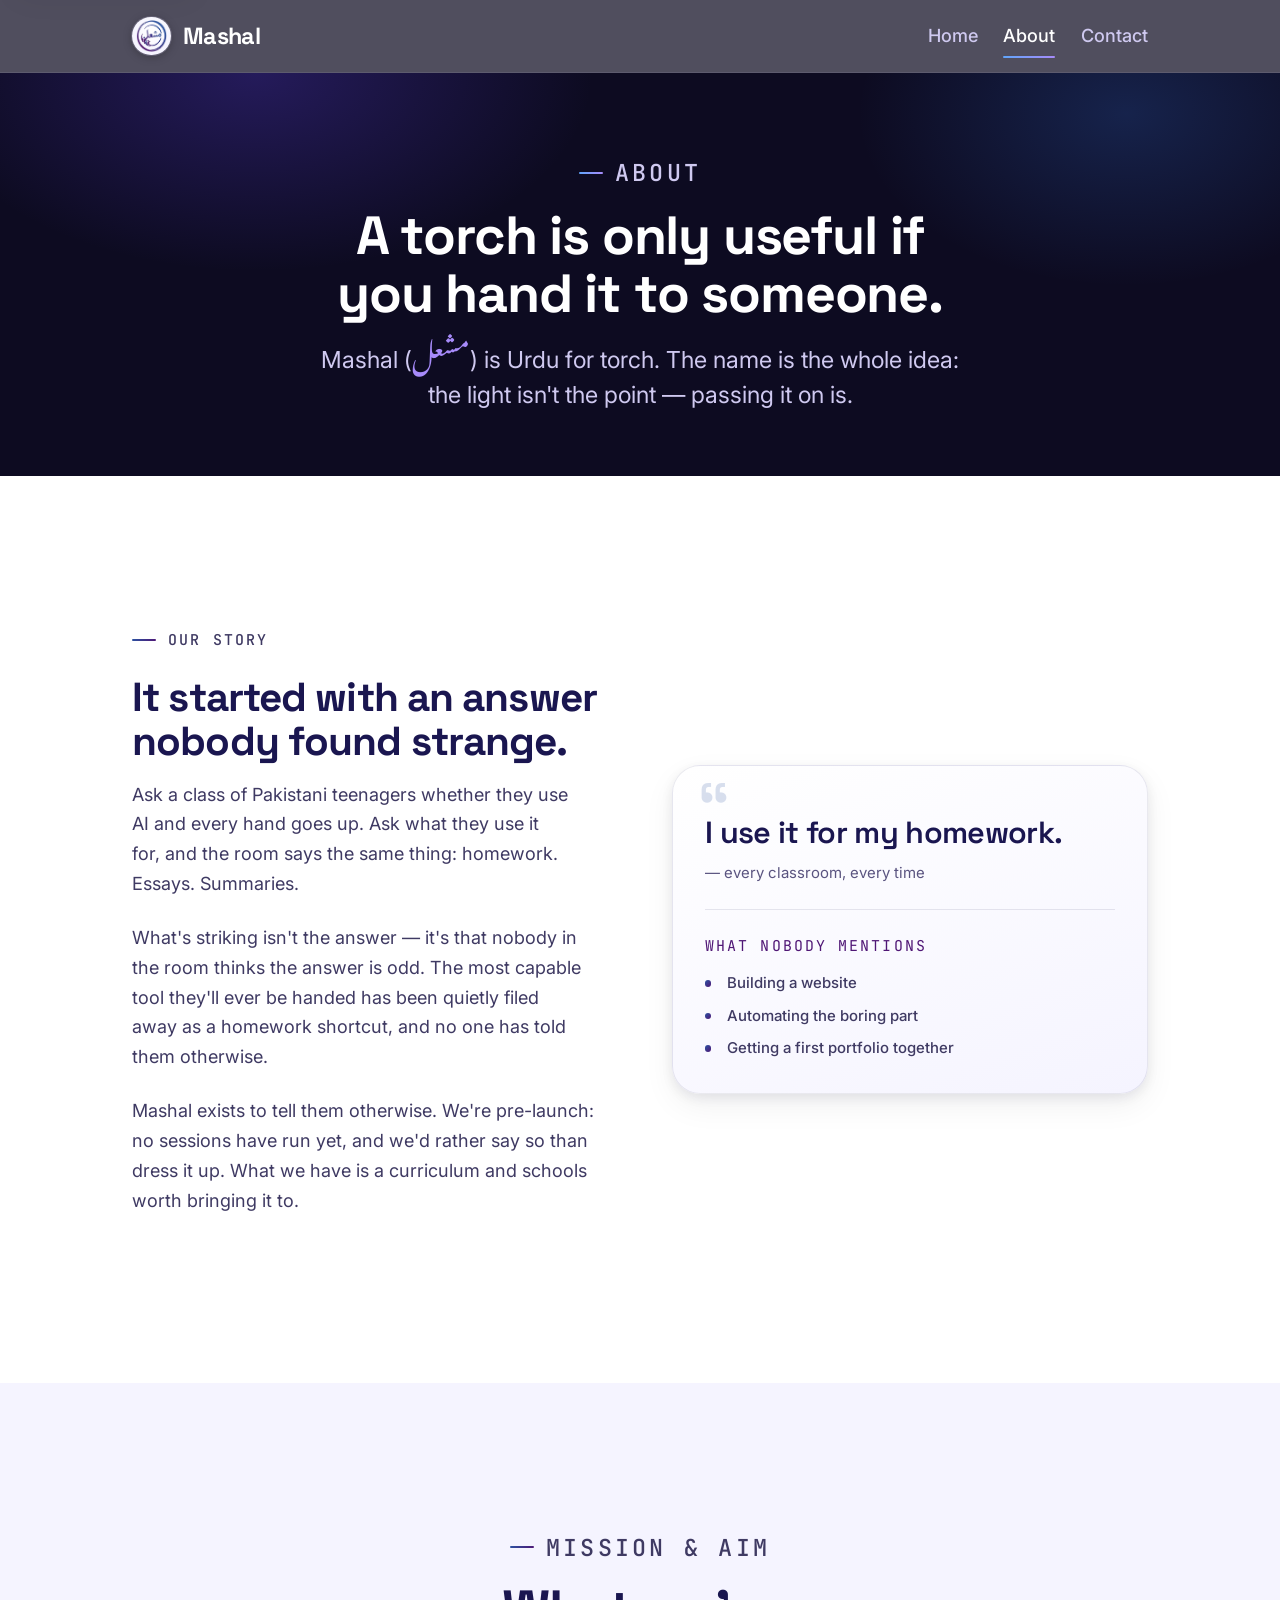
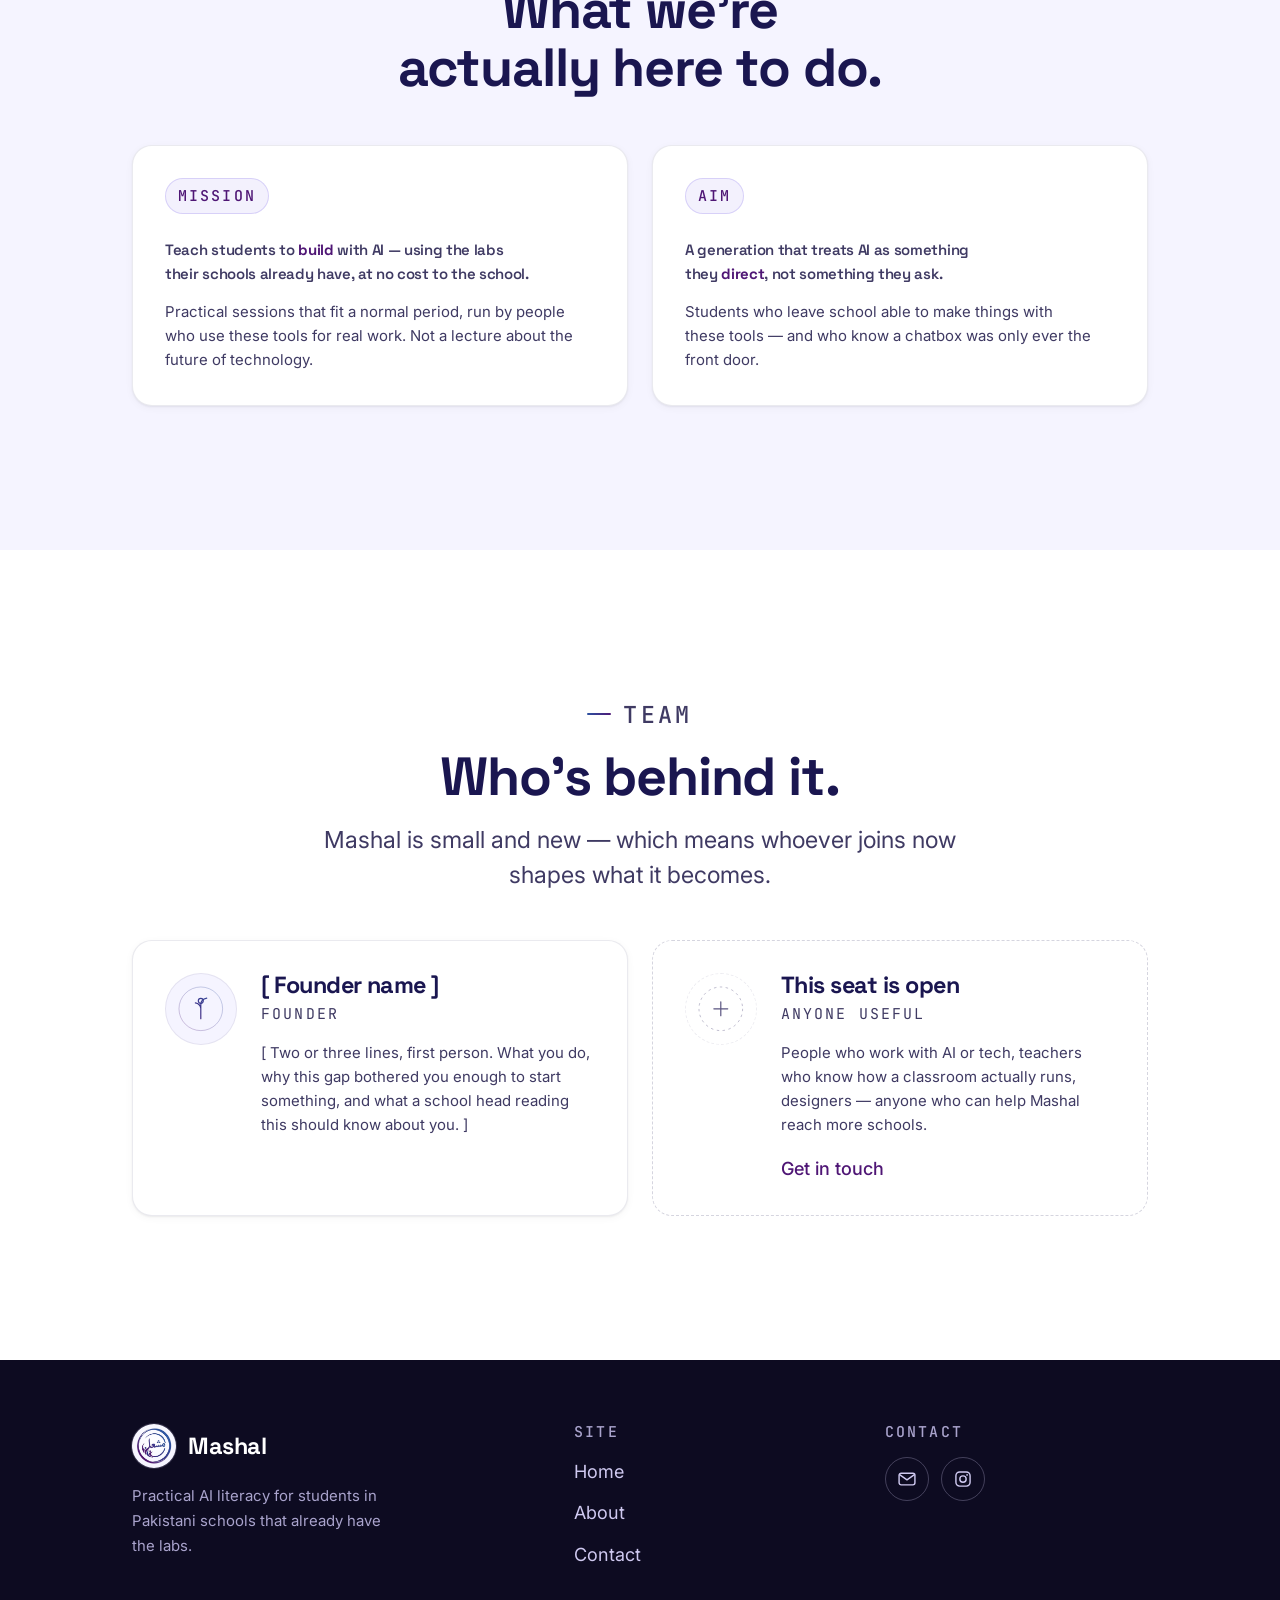
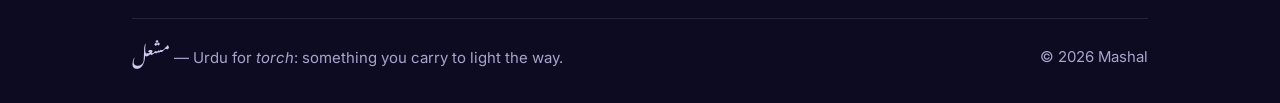
==== about.html @ ef90acf7 "Mashal NGO website: Home, About, Contact Static 3-page site for Mashal — practical AI literacy for P" ====
<!DOCTYPE html>
<html lang="en" class="no-js">
<head>
<meta charset="utf-8">
<meta name="viewport" content="width=device-width, initial-scale=1">
<title>About — Mashal</title>
<meta name="description" content="Why Mashal was started, what it's for, and who's behind it. Practical AI literacy for Pakistani schools.">
<meta name="theme-color" content="#0D0B21">
<meta property="og:title" content="About — Mashal">
<meta property="og:description" content="Why Mashal was started, what it's for, and who's behind it.">
<meta property="og:type" content="website">
<meta property="og:image" content="assets/images/logo.png">
<link rel="icon" href="assets/images/logo-transparent.png" type="image/png">

<script>document.documentElement.classList.replace('no-js','js');</script>

<link rel="preconnect" href="https://fonts.googleapis.com">
<link rel="preconnect" href="https://fonts.gstatic.com" crossorigin>
<link rel="stylesheet" href="https://fonts.googleapis.com/css2?family=Space+Grotesk:wght@500;600;700&family=Inter:wght@400;500;600&family=JetBrains+Mono:wght@400;500&family=Noto+Nastaliq+Urdu:wght@400..700&display=swap">

<link rel="stylesheet" href="css/tokens.css">
<link rel="stylesheet" href="css/main.css">
<link rel="stylesheet" href="css/about.css">
</head>
<body>

<a class="skip-link" href="#main">Skip to content</a>

<header class="nav on-dark" id="nav">
  <div class="container nav__inner">
    <a class="nav__brand" href="index.html" aria-label="Mashal — home">
      <span class="logo-disc"><img src="assets/images/logo-transparent.png" alt="" width="120" height="120"></span>
      <span class="nav__wordmark">Mashal</span>
    </a>
    <button class="nav__toggle" id="nav-toggle" aria-expanded="false" aria-controls="nav-menu" aria-label="Open menu">
      <span class="nav__toggle-box" aria-hidden="true">
        <span class="nav__toggle-bar"></span><span class="nav__toggle-bar"></span><span class="nav__toggle-bar"></span>
      </span>
    </button>
    <nav class="nav__menu" id="nav-menu" aria-label="Main">
      <a class="nav__link" href="index.html">Home</a>
      <a class="nav__link" href="about.html" aria-current="page">About</a>
      <a class="nav__link" href="contact.html">Contact</a>
    </nav>
  </div>
</header>

<main id="main">

  <!-- ===================== PAGE HERO ===================== -->
  <section class="page-hero on-dark">
    <div class="container">
      <p class="eyebrow reveal">About</p>
      <h1 class="reveal d1">A torch is only useful if you hand it to someone.</h1>
      <p class="reveal d2">
        Mashal (<span class="urdu" lang="ur">مشعل</span>) is Urdu for torch. The name is the
        whole idea: the light isn't the point — passing it on is.
      </p>
    </div>
  </section>

  <!-- ===================== OUR STORY (split) ===================== -->
  <section class="section section--white on-light" id="story">
    <div class="container split">
      <div class="split__copy reveal">
        <p class="eyebrow">Our story</p>
        <h2>It started with an answer nobody found strange.</h2>
        <!-- TODO(pre-launch): worth rewriting in the founder's own first-person
             voice — a specific memory will land harder than a general one. -->
        <p>
          Ask a class of Pakistani teenagers whether they use AI and every hand
          goes up. Ask what they use it for, and the room says the same thing:
          homework. Essays. Summaries.
        </p>
        <p>
          What's striking isn't the answer — it's that nobody in the room thinks
          the answer is odd. The most capable tool they'll ever be handed has been
          quietly filed away as a homework shortcut, and no one has told them
          otherwise.
        </p>
        <p>
          Mashal exists to tell them otherwise. We're pre-launch: no sessions have
          run yet, and we'd rather say so than dress it up. What we have is a
          curriculum and schools worth bringing it to.
        </p>
      </div>

      <div class="split__visual reveal d1">
        <div class="quote-card">
          <span class="quote-card__mark" aria-hidden="true">“</span>
          <p class="quote-card__text">I use it for my homework.</p>
          <p class="quote-card__attr">— every classroom, every time</p>
          <div class="quote-card__foot">
            <span class="quote-card__foot-label">What nobody mentions</span>
            <ul class="quote-card__list">
              <li>Building a website</li>
              <li>Automating the boring part</li>
              <li>Getting a first portfolio together</li>
            </ul>
          </div>
        </div>
      </div>
    </div>
  </section>

  <!-- ===================== MISSION & AIM ===================== -->
  <section class="section section--tint on-light" id="mission">
    <div class="container">
      <div class="section-head reveal">
        <p class="eyebrow">Mission &amp; aim</p>
        <h2>What we're actually here to do.</h2>
      </div>

      <div class="grid grid--2">
        <article class="mv card reveal">
          <span class="mv__tag">Mission</span>
          <p class="mv__statement">
            Teach students to <strong>build</strong> with AI — using the labs their
            schools already have, at no cost to the school.
          </p>
          <p class="mv__support">
            Practical sessions that fit a normal period, run by people who use these
            tools for real work. Not a lecture about the future of technology.
          </p>
        </article>

        <article class="mv card reveal d1">
          <span class="mv__tag">Aim</span>
          <p class="mv__statement">
            A generation that treats AI as something they <strong>direct</strong>,
            not something they ask.
          </p>
          <p class="mv__support">
            Students who leave school able to make things with these tools — and who
            know a chatbox was only ever the front door.
          </p>
        </article>
      </div>

    </div>
  </section>

  <!-- ===================== TEAM ===================== -->
  <section class="section section--white on-light" id="team">
    <div class="container">
      <div class="section-head reveal">
        <p class="eyebrow">Team</p>
        <h2>Who's behind it.</h2>
        <p>Mashal is small and new — which means whoever joins now shapes what it becomes.</p>
      </div>

      <div class="grid grid--2 team">
        <!-- TODO(pre-launch): swap the monogram for a real photo
             (<img class="team__photo" src="assets/images/founder.jpg" alt="">) and
             fill in the name and bio. Left as an obvious placeholder rather than
             invented — CONTEXT.md rules out fabricating team details. -->
        <article class="card team__card reveal">
          <span class="team__avatar" aria-hidden="true">
            <svg viewBox="0 0 96 96" fill="none">
              <defs>
                <linearGradient id="mono-grad" x1="8" y1="88" x2="88" y2="8" gradientUnits="userSpaceOnUse">
                  <stop offset="0" stop-color="#4F1675"/><stop offset="1" stop-color="#2B54A2"/>
                </linearGradient>
              </defs>
              <circle cx="48" cy="48" r="44" stroke="url(#mono-grad)" stroke-width="1.5" opacity="0.35"/>
              <path d="M48 68V40M48 40c0-7 4.8-12 12-13.4M48 47c-.8-5.8-4.6-9.6-11-10.8"
                    stroke="url(#mono-grad)" stroke-width="2.4" stroke-linecap="round" stroke-linejoin="round"/>
              <circle cx="48" cy="32" r="5" stroke="url(#mono-grad)" stroke-width="2.4"/>
            </svg>
          </span>
          <div class="team__body">
            <h3>[ Founder name ]</h3>
            <p class="team__role">Founder</p>
            <p>
              [ Two or three lines, first person. What you do, why this gap bothered you
              enough to start something, and what a school head reading this should know
              about you. ]
            </p>
          </div>
        </article>

        <article class="card team__card team__card--open reveal d1">
          <span class="team__avatar team__avatar--open" aria-hidden="true">
            <svg viewBox="0 0 96 96" fill="none">
              <circle cx="48" cy="48" r="44" stroke="currentColor" stroke-width="1.5" stroke-dasharray="5 7" opacity="0.5"/>
              <path d="M48 34v28M34 48h28" stroke="currentColor" stroke-width="2.4" stroke-linecap="round"/>
            </svg>
          </span>
          <div class="team__body">
            <h3>This seat is open</h3>
            <p class="team__role">Anyone useful</p>
            <p>
              People who work with AI or tech, teachers who know how a classroom actually
              runs, designers — anyone who can help Mashal reach more schools.
            </p>
            <a class="link" href="contact.html">Get in touch</a>
          </div>
        </article>
      </div>
    </div>
  </section>

</main>

<footer class="footer on-dark">
  <div class="container">
    <div class="footer__grid">
      <div>
        <a class="footer__brand" href="index.html" aria-label="Mashal — home">
          <span class="logo-disc"><img src="assets/images/logo-transparent.png" alt="" width="120" height="120"></span>
          <span class="footer__wordmark">Mashal</span>
        </a>
        <p class="footer__blurb">Practical AI literacy for students in Pakistani schools that already have the labs.</p>
      </div>
      <nav aria-label="Footer">
        <h2 class="footer__heading">Site</h2>
        <ul class="footer__list">
          <li><a href="index.html">Home</a></li>
          <li><a href="about.html">About</a></li>
          <li><a href="contact.html">Contact</a></li>
        </ul>
      </nav>
      <div>
        <h2 class="footer__heading">Contact</h2>
        <!-- Real contact links — keep in sync with index.html. -->
        <div class="footer__social">
          <a class="footer__social-btn" href="https://mail.google.com/mail/?view=cm&fs=1&to=contact.mashal.ai@gmail.com" target="_blank" rel="noopener" aria-label="Email Mashal (opens Gmail compose)" title="contact.mashal.ai@gmail.com">
            <svg viewBox="0 0 24 24" fill="none" aria-hidden="true"><rect x="2.5" y="5" width="19" height="14" rx="2.5" stroke="currentColor" stroke-width="1.7"/><path d="M3.5 7l8.5 6 8.5-6" stroke="currentColor" stroke-width="1.7" stroke-linecap="round" stroke-linejoin="round"/></svg>
          </a>
          <a class="footer__social-btn" href="https://www.instagram.com/mashal_ai/" target="_blank" rel="noopener" aria-label="Mashal on Instagram" title="@mashal_ai">
            <svg viewBox="0 0 24 24" fill="none" aria-hidden="true"><rect x="3.5" y="3.5" width="17" height="17" rx="4.5" stroke="currentColor" stroke-width="1.7"/><circle cx="12" cy="12" r="3.8" stroke="currentColor" stroke-width="1.7"/><circle cx="16.9" cy="7.1" r="1" fill="currentColor"/></svg>
          </a>
        </div>
      </div>
    </div>
    <div class="footer__bottom">
      <p class="footer__meaning">
        <span class="urdu" lang="ur">مشعل</span> — Urdu for <em>torch</em>: something you carry to light the way.
      </p>
      <p>&copy; 2026 Mashal</p>
    </div>
  </div>
</footer>

<script src="js/nav.js" defer></script>
<script src="js/scroll-reveal.js" defer></script>
</body>
</html>
---- css/tokens.css ----
/* ==========================================================================
   Mashal — Design Tokens
   Single source of truth for colour, type and spacing. Nothing else in the
   codebase should hard-code a hex value or a raw px type size.

   COLOUR NOTES (read before changing anything here)
   -------------------------------------------------
   DESIGN.md asks that accents be sampled from the logo ring rather than an
   arbitrary purple/blue pair, and that contrast be verified against WCAG AA.
   Both were done. The ring's true ink, sampled from assets/images/logo.png:

       blue arc (top/right) ...... #2B54A2
       purple arc (bottom/left) .. #4F1675

   Those are ink-on-paper colours. Measured against the dark section
   background (#0D0B21) they come out at 2.66:1 and 1.57:1 — far under AA.
   DESIGN.md's electric violet (#5B3FE0) also lands at 2.97:1 on dark.

   So the palette is split by CONTEXT rather than flattened to one pair:

     --brand-*      true logo ink. Light backgrounds and large graphics only.
     --accent-*     DESIGN.md's palette. Fills, where white text sits on top
                    (white on #5B3FE0 = 6.50:1, passes).
     --*-on-dark    the same hues lifted for dark backgrounds. Anything that
                    must be READ on #0D0B21 uses these (all >= 7:1).

   The hue story (blue -> violet, taken from the ring) is identical across all
   three; only the lightness changes to suit the background.
   ========================================================================== */

:root {
  /* ---- Backgrounds (DESIGN.md palette table) ---------------------------- */
  --bg-dark: #0D0B21;          /* deep indigo-black — hero + footer only     */
  --bg-dark-2: #1A1650;        /* deep blue-purple — gradient base           */
  --bg-light: #F5F4FF;         /* violet-tinted white — tinted sections      */
  --surface: #FFFFFF;          /* cards / contrast surfaces                  */

  /* Section rhythm: the page runs dark hero -> light body -> gradient CTA
     band -> dark footer. Earlier the page flipped dark/light six times, which
     read as noise; the body now stays light and only alternates white/tint. */
  --bg-body: #FFFFFF;
  --bg-tint: #F5F4FF;

  /* ---- Brand: true ink sampled from the logo ring ----------------------- */
  /* Use on LIGHT backgrounds or as large graphics. Never as text on dark.   */
  --brand-blue: #2B54A2;
  --brand-purple: #4F1675;
  --brand-gradient: linear-gradient(135deg, var(--brand-blue), var(--brand-purple));

  /* ---- Accents: DESIGN.md palette. Fills with white text on top. -------- */
  --accent-violet: #5B3FE0;    /* primary accent                             */
  --accent-blue: #3B82F6;      /* secondary accent                           */

  /* ---- On-dark tints: same hues, lifted to pass AA on --bg-dark --------- */
  --violet-on-dark: #A78BFA;   /*  7.10:1 on --bg-dark                       */
  --violet-on-dark-soft: #C4B5FD; /* 10.47:1                                 */
  --blue-on-dark: #60A5FA;     /*  7.60:1                                    */
  --cyan-on-dark: #7DD3FC;     /* 11.59:1 — focus ring on dark               */

  /* ---- Text ------------------------------------------------------------- */
  --text-ink: #1A1650;         /* headings on light — 15.12:1 on --bg-light  */
  --text-body: #3F3A63;        /* body on light      —  9.65:1               */
  --text-muted: #5A5480;       /* meta on light      —  6.39:1               */
  --text-on-dark: #FFFFFF;     /* headings on dark   — 19.32:1               */
  --text-on-dark-soft: #CFC9F0;/* body on dark       — 12.20:1               */
  --text-on-dark-muted: #A9A3CC;/* meta on dark      —  8.09:1               */

  /* ---- Gradients -------------------------------------------------------- */
  /* CTA fill: logo blue -> DESIGN.md violet. Worst stop vs white = 6.50:1.  */
  --cta-gradient: linear-gradient(135deg, #2B54A2, #5B3FE0);
  --cta-gradient-hover: linear-gradient(135deg, #3460B4, #6B4EEC);
  /* Ring on dark: lifted logo hues. Worst stop vs --bg-dark = 7.09:1.       */
  --ring-gradient-from: #60A5FA;
  --ring-gradient-to: #A78BFA;

  /* ---- Focus ring — context-scoped ------------------------------------- */
  /* One global focus colour cannot work: --cyan-on-dark is 11.59:1 on dark  */
  /* but only 1.53:1 on --bg-light. Sections re-declare --focus below.       */
  --focus: var(--accent-violet);     /* default = light-background context   */
  --focus-width: 3px;
  --focus-offset: 3px;

  /* ---- Type faces ------------------------------------------------------- */
  --font-display: "Space Grotesk", ui-sans-serif, system-ui, -apple-system, "Segoe UI", sans-serif;
  --font-body: "Inter", ui-sans-serif, system-ui, -apple-system, "Segoe UI", Roboto, sans-serif;
  --font-mono: "JetBrains Mono", ui-monospace, SFMono-Regular, "SF Mono", Menlo, Consolas, monospace;
  --font-urdu: "Noto Nastaliq Urdu", "Jameel Noori Nastaleeq", serif;

  /* ---- Type scale — fluid, 320px -> 1280px viewport --------------------- */
  --step--1: clamp(0.83rem, 0.79rem + 0.18vw, 0.94rem);
  --step-0:  clamp(1rem, 0.95rem + 0.24vw, 1.13rem);
  --step-1:  clamp(1.2rem, 1.11rem + 0.44vw, 1.5rem);
  --step-2:  clamp(1.44rem, 1.28rem + 0.79vw, 2rem);
  --step-3:  clamp(1.73rem, 1.46rem + 1.34vw, 2.66rem);
  --step-4:  clamp(2.07rem, 1.64rem + 2.15vw, 3.55rem);
  --step-5:  clamp(2.49rem, 1.8rem + 3.45vw, 4.74rem);

  /* ---- Type weights / spacing ------------------------------------------ */
  --fw-regular: 400;
  --fw-medium: 500;
  --fw-semibold: 600;
  --fw-bold: 700;
  --lh-tight: 1.08;
  --lh-snug: 1.25;
  --lh-body: 1.65;
  --tracking-tight: -0.022em;
  --tracking-normal: 0;
  --tracking-label: 0.14em;

  /* ---- Spacing scale ---------------------------------------------------- */
  --space-2xs: 0.25rem;
  --space-xs: 0.5rem;
  --space-sm: 0.75rem;
  --space-md: 1rem;
  --space-lg: 1.5rem;
  --space-xl: 2rem;
  --space-2xl: 3rem;
  --space-3xl: 4rem;
  --space-4xl: 6rem;
  /* Generous section rhythm, per DESIGN.md's whitespace rule. */
  --space-section: clamp(4.5rem, 3rem + 7.5vw, 9rem);

  /* ---- Layout ----------------------------------------------------------- */
  --container: 68rem;
  --container-narrow: 46rem;   /* single-column prose (Why Mashal, Story)    */
  --gutter: clamp(1.25rem, 0.9rem + 1.7vw, 2.5rem);
  --nav-height: 4.5rem;

  /* ---- Radii ------------------------------------------------------------ */
  --radius-sm: 0.5rem;
  --radius-md: 0.875rem;
  --radius-lg: 1.25rem;
  --radius-xl: 1.75rem;
  --radius-pill: 999px;

  /* ---- Elevation -------------------------------------------------------- */
  --shadow-sm: 0 1px 2px rgba(13, 11, 33, 0.06), 0 2px 8px rgba(13, 11, 33, 0.04);
  --shadow-md: 0 4px 12px rgba(13, 11, 33, 0.08), 0 12px 32px rgba(13, 11, 33, 0.06);
  --shadow-lg: 0 12px 32px rgba(13, 11, 33, 0.12), 0 28px 64px rgba(13, 11, 33, 0.10);
  --glow-violet: 0 0 0 1px rgba(167, 139, 250, 0.28), 0 8px 40px rgba(91, 63, 224, 0.30);

  /* ---- Motion ----------------------------------------------------------- */
  /* No bounce / elastic easing anywhere — DESIGN.md motion rule.            */
  --ease-out: cubic-bezier(0.22, 0.61, 0.36, 1);
  --ease-in-out: cubic-bezier(0.65, 0.05, 0.36, 1);
  --dur-fast: 160ms;
  --dur-base: 260ms;
  --dur-slow: 520ms;
  --dur-reveal: 620ms;
  --dur-ring: 1500ms;   /* hero ring stroke-draw                             */

  /* ---- Z-index ---------------------------------------------------------- */
  --z-nav: 100;
  --z-menu: 90;
  --z-skip: 200;
}

/* Sections that sit on a dark background flip the readable-text and focus
   tokens. Any component nested inside inherits the correct pair automatically,
   which is what keeps contrast correct without per-component overrides. */
.on-dark {
  --text-heading: var(--text-on-dark);
  --text-copy: var(--text-on-dark-soft);
  --text-meta: var(--text-on-dark-muted);
  --accent-readable: var(--violet-on-dark);
  --focus: var(--cyan-on-dark);      /* 11.59:1 on --bg-dark                 */
  --rule: rgba(207, 201, 240, 0.16);
}

.on-light {
  --text-heading: var(--text-ink);
  --text-copy: var(--text-body);
  --text-meta: var(--text-muted);
  --accent-readable: var(--brand-purple);  /* 11.31:1 on --bg-light          */
  --focus: var(--accent-violet);           /*  6.50:1 on --bg-light          */
  --rule: rgba(26, 22, 80, 0.12);
}
---- css/main.css ----
/* ==========================================================================
   Mashal — shared layout, nav, footer, buttons, cards, CTA band.
   Loaded by index.html, about.html and contact.html.
   ========================================================================== */

/* ---- Reset ------------------------------------------------------------- */
*, *::before, *::after { box-sizing: border-box; }
* { margin: 0; }

html { -webkit-text-size-adjust: 100%; scroll-behavior: smooth; }

body {
  font-family: var(--font-body);
  font-size: var(--step-0);
  line-height: var(--lh-body);
  color: var(--text-body);
  background: var(--bg-body);
  -webkit-font-smoothing: antialiased;
  -moz-osx-font-smoothing: grayscale;
  overflow-x: hidden;
}

img, svg { display: block; max-width: 100%; }
img { height: auto; }
button, input, textarea, select { font: inherit; color: inherit; }

h1, h2, h3, h4 {
  font-family: var(--font-display);
  font-weight: var(--fw-bold);
  line-height: var(--lh-tight);
  letter-spacing: var(--tracking-tight);
  color: var(--text-heading, var(--text-ink));
  text-wrap: balance;
}
p { text-wrap: pretty; }
a { color: inherit; }
:where(ul, ol) { padding: 0; list-style: none; }

/* ---- Focus ------------------------------------------------------------- */
:focus-visible {
  outline: var(--focus-width) solid var(--focus);
  outline-offset: var(--focus-offset);
  border-radius: var(--radius-sm);
}
:focus:not(:focus-visible) { outline: none; }

.skip-link {
  position: absolute;
  left: var(--space-md); top: var(--space-md);
  z-index: var(--z-skip);
  padding: var(--space-sm) var(--space-lg);
  background: var(--surface);
  color: var(--text-ink);
  font-weight: var(--fw-semibold);
  border-radius: var(--radius-sm);
  box-shadow: var(--shadow-md);
  transform: translateY(calc(-100% - var(--space-xl)));
  transition: transform var(--dur-fast) var(--ease-out);
}
.skip-link:focus { transform: translateY(0); }

.visually-hidden {
  position: absolute; width: 1px; height: 1px;
  padding: 0; margin: -1px; overflow: hidden;
  clip-path: inset(50%); white-space: nowrap; border: 0;
}

/* ---- Layout ------------------------------------------------------------ */
.container {
  width: 100%;
  max-width: var(--container);
  margin-inline: auto;
  padding-inline: var(--gutter);
}

.section { padding-block: var(--space-section); }
.section--tint { background: var(--bg-tint); }
.section--white { background: var(--bg-body); }

/* Centred section header — heading + one line. Sections lead with a short
   statement and hand the detail to cards, rather than a wall of prose. */
.section-head {
  max-width: 42rem;
  margin-inline: auto;
  margin-bottom: var(--space-2xl);
  text-align: center;
}
.section-head h2 { font-size: var(--step-4); margin-bottom: var(--space-md); }
.section-head p {
  font-size: var(--step-1);
  line-height: 1.5;
  color: var(--text-copy, var(--text-body));
}
.section-head .eyebrow { justify-content: center; }

/* ---- Eyebrow ----------------------------------------------------------- */
.eyebrow {
  display: inline-flex;
  align-items: center;
  gap: var(--space-sm);
  font-family: var(--font-mono);
  font-size: var(--step--1);
  font-weight: var(--fw-medium);
  letter-spacing: var(--tracking-label);
  text-transform: uppercase;
  color: var(--text-meta, var(--text-muted));
  margin-bottom: var(--space-md);
}
.eyebrow::before {
  content: "";
  width: 1.5rem; height: 2px;
  border-radius: 2px;
  background: var(--brand-gradient);
  flex: none;
}
.on-dark .eyebrow::before {
  background: linear-gradient(90deg, var(--ring-gradient-from), var(--ring-gradient-to));
}

/* ---- Buttons ----------------------------------------------------------- */
.btn {
  display: inline-flex;
  align-items: center; justify-content: center;
  gap: var(--space-xs);
  padding: 0.85em 1.6em;
  font-size: var(--step-0);
  font-weight: var(--fw-semibold);
  line-height: 1.2;
  text-decoration: none;
  border: 1px solid transparent;
  border-radius: var(--radius-pill);
  cursor: pointer;
  white-space: nowrap;
  transition: transform var(--dur-fast) var(--ease-out),
              box-shadow var(--dur-base) var(--ease-out),
              background-color var(--dur-base) var(--ease-out),
              border-color var(--dur-base) var(--ease-out),
              color var(--dur-base) var(--ease-out);
}
.btn--primary {
  color: #FFFFFF;
  /* Solid fallback under the gradient — a button whose background-image does
     not paint would otherwise be white-on-UA-grey (1.14:1). This is 6.50:1. */
  background-color: var(--accent-violet);
  background-image: var(--cta-gradient);
  box-shadow: 0 4px 16px rgba(91, 63, 224, 0.28);
}
.btn--primary:hover {
  background-image: var(--cta-gradient-hover);
  transform: translateY(-3px);
  box-shadow: 0 10px 30px rgba(91, 63, 224, 0.45);
}
.btn--primary:active { transform: translateY(-1px); }

.on-dark .btn--secondary {
  color: var(--text-on-dark);
  background-color: rgba(207, 201, 240, 0.06);
  border-color: rgba(207, 201, 240, 0.34);
}
.on-dark .btn--secondary:hover {
  background-color: rgba(207, 201, 240, 0.13);
  border-color: var(--violet-on-dark);
  transform: translateY(-3px);
}
.btn--secondary {
  color: var(--text-ink);
  background-color: transparent;
  border-color: rgba(26, 22, 80, 0.24);
}
.btn--secondary:hover {
  border-color: var(--accent-violet);
  color: var(--accent-violet);
  background-color: rgba(91, 63, 224, 0.05);
  transform: translateY(-3px);
}
.btn--sm { padding: 0.6em 1.15em; font-size: var(--step--1); }

/* ---- Link -------------------------------------------------------------- */
.link {
  color: var(--accent-readable, var(--accent-violet));
  font-weight: var(--fw-medium);
  text-decoration: none;
  background-image: linear-gradient(currentColor, currentColor);
  background-size: 0% 1.5px;
  background-position: 0 100%;
  background-repeat: no-repeat;
  transition: background-size var(--dur-base) var(--ease-out);
  padding-bottom: 2px;
}
.link:hover { background-size: 100% 1.5px; }

/* ==========================================================================
   Cards — the workhorse. Detail lives in cards, not paragraphs.
   ========================================================================== */
.grid { display: grid; gap: var(--space-lg); }
.grid--3 { grid-template-columns: repeat(3, 1fr); }
.grid--2 { grid-template-columns: repeat(2, 1fr); }

/* The collapse lives here, beside the definition — not in the per-page CSS.
   It was previously only in about.css/contact.css, so index.html (which loads
   home.css instead) kept three columns at 375px and pushed the page to 480px
   wide. Any page using .grid gets the responsive behaviour by definition. */
@media (max-width: 61.99em) {
  .grid--3 { grid-template-columns: repeat(2, 1fr); }
}
@media (max-width: 47.99em) {
  .grid--3, .grid--2 { grid-template-columns: 1fr; }
}

.card {
  background: var(--surface);
  border: 1px solid rgba(26, 22, 80, 0.09);
  border-radius: var(--radius-lg);
  padding: var(--space-xl);
  box-shadow: var(--shadow-sm);
  transition: transform var(--dur-base) var(--ease-out),
              box-shadow var(--dur-base) var(--ease-out),
              border-color var(--dur-base) var(--ease-out);
}
.card:hover {
  transform: translateY(-8px);
  box-shadow: var(--shadow-lg);
  border-color: rgba(91, 63, 224, 0.28);
}

/* Tinted rounded square holding a line icon. */
.card__icon {
  width: 3.5rem; height: 3.5rem;
  display: grid; place-items: center;
  background: var(--bg-tint);
  border: 1px solid rgba(91, 63, 224, 0.12);
  border-radius: var(--radius-md);
  margin-bottom: var(--space-lg);
  transition: transform var(--dur-base) var(--ease-out);
}
.card:hover .card__icon { transform: scale(1.08) rotate(-3deg); }
.card__icon img { width: 60%; height: 60%; }
.card h3 { font-size: var(--step-1); margin-bottom: var(--space-xs); }
.card p { color: var(--text-body); font-size: var(--step--1); line-height: 1.6; }

/* ==========================================================================
   Split — text one side, visual the other. This is the fix for a lone
   paragraph floating in the middle of a section with nothing beside it.
   ========================================================================== */
.split {
  display: grid;
  grid-template-columns: 1fr 1fr;
  gap: clamp(2rem, 1rem + 4vw, 4rem);
  align-items: center;
}
.split h2 { font-size: var(--step-3); margin-bottom: var(--space-md); }
.split > * { min-width: 0; }
.split__copy p { color: var(--text-body); margin-bottom: var(--space-lg); }

/* Tick list — short scannable facts instead of a paragraph. */
.ticks { display: grid; gap: var(--space-sm); }
.ticks li {
  position: relative;
  padding-left: 2.25rem;
  font-weight: var(--fw-medium);
  color: var(--text-ink);
  line-height: 1.5;
}
.ticks li::before {
  content: "";
  position: absolute;
  left: 0; top: 0.15em;
  width: 1.5rem; height: 1.5rem;
  border-radius: 50%;
  background: var(--brand-gradient);
  /* tick drawn as a mask so it inherits the brand gradient rather than
     needing a second colour */
  -webkit-mask: url("data:image/svg+xml,%3Csvg xmlns='http://www.w3.org/2000/svg' viewBox='0 0 24 24'%3E%3Cpath d='M7 12.5l3.2 3.2L17 9' fill='none' stroke='%23000' stroke-width='2.4' stroke-linecap='round' stroke-linejoin='round'/%3E%3C/svg%3E") center / 100% no-repeat,
               linear-gradient(#000, #000);
  -webkit-mask-composite: xor;
          mask: url("data:image/svg+xml,%3Csvg xmlns='http://www.w3.org/2000/svg' viewBox='0 0 24 24'%3E%3Cpath d='M7 12.5l3.2 3.2L17 9' fill='none' stroke='%23000' stroke-width='2.4' stroke-linecap='round' stroke-linejoin='round'/%3E%3C/svg%3E") center / 100% no-repeat,
               linear-gradient(#000, #000);
          mask-composite: exclude;
}

@media (max-width: 47.99em) {
  .split { grid-template-columns: 1fr; }
  .split__visual { order: -1; }
}

/* ==========================================================================
   Page hero — short, centred opener for About / Contact.
   ========================================================================== */
.page-hero {
  position: relative;
  isolation: isolate;
  overflow: hidden;
  background: var(--bg-dark);
  color: var(--text-on-dark-soft);
  text-align: center;
  padding-block: clamp(3rem, 2rem + 5vw, 5rem) clamp(2.5rem, 2rem + 4vw, 4rem);
}
.page-hero::before {
  content: "";
  position: absolute; inset: 0; z-index: -1;
  background:
    radial-gradient(34rem 20rem at 20% 0%, rgba(91, 63, 224, 0.3), transparent 62%),
    radial-gradient(28rem 18rem at 88% 10%, rgba(59, 130, 246, 0.2), transparent 60%);
}
.page-hero h1 { font-size: var(--step-4); color: var(--text-on-dark); margin-bottom: var(--space-md); }
.page-hero p {
  color: var(--text-on-dark-soft);
  font-size: var(--step-1);
  line-height: 1.5;
  max-width: 44ch;
  margin-inline: auto;
}
.page-hero .eyebrow { justify-content: center; }

/* ==========================================================================
   Logo disc — the mark always sits on a light ground.
   The artwork's own ink is deep navy/purple: even as a clean transparent
   cutout it measures ~1.6-2.7:1 on --bg-dark, i.e. invisible. The disc gives
   it the light ground it was drawn for, and means the original white PNG
   background never reads as a hard box.
   ========================================================================== */
.logo-disc {
  display: grid; place-items: center;
  aspect-ratio: 1;
  border-radius: 50%;
  background: radial-gradient(circle at 50% 42%, #FFFFFF 0%, #F5F4FF 72%, #E9E6FF 100%);
  flex: none;
}
.logo-disc img { width: 82%; height: 82%; object-fit: contain; }

/* ==========================================================================
   Nav
   ========================================================================== */
.nav {
  position: sticky; top: 0;
  z-index: var(--z-nav);
  background: rgba(13, 11, 33, 0.72);
  backdrop-filter: saturate(180%) blur(14px);
  -webkit-backdrop-filter: saturate(180%) blur(14px);
  border-bottom: 1px solid rgba(207, 201, 240, 0.10);
  transition: background-color var(--dur-base) var(--ease-out),
              border-color var(--dur-base) var(--ease-out);
}
.nav.is-scrolled {
  background: rgba(13, 11, 33, 0.94);
  border-bottom-color: rgba(207, 201, 240, 0.16);
}
.nav__inner {
  display: flex; align-items: center; justify-content: space-between;
  gap: var(--space-md);
  min-height: var(--nav-height);
}
.nav__brand { display: inline-flex; align-items: center; gap: var(--space-sm); text-decoration: none; flex: none; }
.nav__wordmark {
  font-family: var(--font-display);
  font-weight: var(--fw-bold);
  font-size: var(--step-1);
  letter-spacing: var(--tracking-tight);
  color: var(--text-on-dark);
}
.nav__brand .logo-disc {
  width: 2.4rem;
  box-shadow: 0 0 0 1px rgba(207, 201, 240, 0.22), 0 2px 10px rgba(0, 0, 0, 0.28);
  transition: box-shadow var(--dur-base) var(--ease-out), transform var(--dur-base) var(--ease-out);
}
.nav__brand:hover .logo-disc {
  transform: rotate(-8deg) scale(1.05);
  box-shadow: 0 0 0 1px rgba(167, 139, 250, 0.5), 0 4px 16px rgba(91, 63, 224, 0.4);
}

.nav__menu { display: flex; align-items: center; gap: clamp(var(--space-md), 2vw, var(--space-xl)); }
.nav__link {
  position: relative;
  color: var(--text-on-dark-soft);
  text-decoration: none;
  font-weight: var(--fw-medium);
  padding-block: var(--space-2xs);
  transition: color var(--dur-base) var(--ease-out);
}
.nav__link::after {
  content: "";
  position: absolute; left: 0; right: 0; bottom: -3px;
  height: 2px; border-radius: 2px;
  background: linear-gradient(90deg, var(--ring-gradient-from), var(--ring-gradient-to));
  transform: scaleX(0); transform-origin: left;
  transition: transform var(--dur-base) var(--ease-out);
}
.nav__link:hover { color: var(--text-on-dark); }
.nav__link:hover::after { transform: scaleX(1); }
.nav__link[aria-current="page"] { color: var(--text-on-dark); }
.nav__link[aria-current="page"]::after { transform: scaleX(1); }

.nav__toggle {
  display: none;
  align-items: center; justify-content: center;
  width: 2.75rem; height: 2.75rem;
  padding: 0;
  background: transparent;
  border: 1px solid rgba(207, 201, 240, 0.24);
  border-radius: var(--radius-sm);
  cursor: pointer; flex: none;
}
.nav__toggle:hover { border-color: rgba(207, 201, 240, 0.5); }
.nav__toggle-box { position: relative; width: 1.15rem; height: 0.75rem; }
.nav__toggle-bar {
  position: absolute; left: 0;
  width: 100%; height: 2px;
  border-radius: 2px;
  background: var(--text-on-dark);
  transition: transform var(--dur-base) var(--ease-out), opacity var(--dur-fast) var(--ease-out);
}
.nav__toggle-bar:nth-child(1) { top: 0; }
.nav__toggle-bar:nth-child(2) { top: 50%; transform: translateY(-50%); }
.nav__toggle-bar:nth-child(3) { bottom: 0; }
.nav__toggle[aria-expanded="true"] .nav__toggle-bar:nth-child(1) { transform: translateY(0.365rem) rotate(45deg); }
.nav__toggle[aria-expanded="true"] .nav__toggle-bar:nth-child(2) { opacity: 0; }
.nav__toggle[aria-expanded="true"] .nav__toggle-bar:nth-child(3) { transform: translateY(-0.365rem) rotate(-45deg); }

@media (max-width: 47.99em) {
  .nav__toggle { display: inline-flex; }
  .nav__menu {
    position: fixed;
    inset: var(--nav-height) 0 auto 0;
    z-index: var(--z-menu);
    flex-direction: column; align-items: stretch; gap: 0;
    padding: var(--space-md) var(--gutter) var(--space-xl);
    background: rgba(13, 11, 33, 0.98);
    backdrop-filter: blur(14px);
    -webkit-backdrop-filter: blur(14px);
    border-bottom: 1px solid rgba(207, 201, 240, 0.14);
    opacity: 0; visibility: hidden;
    transform: translateY(-0.75rem);
    transition: opacity var(--dur-base) var(--ease-out),
                transform var(--dur-base) var(--ease-out),
                visibility 0s linear var(--dur-base);
  }
  .nav__menu[data-open="true"] {
    opacity: 1; visibility: visible; transform: translateY(0);
    transition-delay: 0s;
  }
  .nav__link { padding-block: var(--space-md); border-bottom: 1px solid rgba(207, 201, 240, 0.10); font-size: var(--step-1); }
  .nav__link::after { display: none; }
  .nav__menu .btn { margin-top: var(--space-lg); width: 100%; }
}

/* ==========================================================================
   Footer
   ========================================================================== */
.footer { background: var(--bg-dark); padding-block: var(--space-3xl) var(--space-xl); }
.footer__grid {
  display: grid;
  grid-template-columns: 1.5fr 1fr 1fr;
  gap: var(--space-2xl);
  padding-bottom: var(--space-2xl);
}
.footer__brand { display: flex; align-items: center; gap: var(--space-sm); text-decoration: none; margin-bottom: var(--space-md); }
.footer__brand .logo-disc { width: 2.75rem; box-shadow: 0 0 0 1px rgba(207, 201, 240, 0.18); }
.footer__wordmark {
  font-family: var(--font-display);
  font-weight: var(--fw-bold);
  font-size: var(--step-1);
  color: var(--text-on-dark);
  letter-spacing: var(--tracking-tight);
}
.footer__blurb { color: var(--text-on-dark-muted); font-size: var(--step--1); max-width: 34ch; }
.footer__heading {
  font-family: var(--font-mono);
  font-size: var(--step--1);
  font-weight: var(--fw-medium);
  letter-spacing: var(--tracking-label);
  text-transform: uppercase;
  color: var(--text-on-dark-muted);
  margin-bottom: var(--space-md);
}
.footer__list { display: grid; gap: var(--space-sm); }
.footer__list a {
  color: var(--text-on-dark-soft);
  text-decoration: none;
  transition: color var(--dur-base) var(--ease-out), transform var(--dur-base) var(--ease-out);
  display: inline-block;
}
.footer__list a:hover { color: var(--violet-on-dark); transform: translateX(3px); }
/* Round icon buttons: email + Instagram. Inline currentColor SVGs — the
   gradient icon files in assets/icons are dark ink and would vanish here. */
.footer__social { display: flex; gap: var(--space-sm); }
.footer__social-btn {
  display: grid; place-items: center;
  width: 2.75rem; height: 2.75rem;
  border-radius: 50%;
  color: var(--text-on-dark-soft);          /* 12.2:1 on --bg-dark */
  border: 1px solid rgba(207, 201, 240, 0.28);
  transition: color var(--dur-base) var(--ease-out),
              border-color var(--dur-base) var(--ease-out),
              background-color var(--dur-base) var(--ease-out),
              transform var(--dur-base) var(--ease-out);
}
.footer__social-btn svg { width: 1.25rem; height: 1.25rem; }
.footer__social-btn:hover {
  color: var(--text-on-dark);
  border-color: var(--violet-on-dark);
  background: rgba(167, 139, 250, 0.12);
  transform: translateY(-3px);
}

.footer__bottom {
  display: flex; align-items: center; justify-content: space-between;
  gap: var(--space-md);
  padding-top: var(--space-lg);
  border-top: 1px solid rgba(207, 201, 240, 0.12);
  color: var(--text-on-dark-muted);
  font-size: var(--step--1);
  flex-wrap: wrap;
}
.footer__meaning .urdu {
  font-family: var(--font-urdu);
  font-size: 1.15em; line-height: 1;
  color: var(--text-on-dark-soft);
}

@media (max-width: 47.99em) {
  .footer__grid { grid-template-columns: 1fr; gap: var(--space-xl); }
}

/* ==========================================================================
   Motion
   ========================================================================== */

/* Scroll reveal — a longer travel than before so the movement actually reads. */
.reveal {
  opacity: 0;
  transform: translateY(1.9rem);
  transition: opacity var(--dur-reveal) var(--ease-out),
              transform var(--dur-reveal) var(--ease-out);
  transition-delay: var(--reveal-delay, 0ms);
}
.reveal.is-visible { opacity: 1; transform: none; }
.no-js .reveal { opacity: 1; transform: none; }

/* Stagger helpers — siblings arrive in sequence rather than all at once. */
.d1 { --reveal-delay: 90ms; }
.d2 { --reveal-delay: 180ms; }
.d3 { --reveal-delay: 270ms; }
.d4 { --reveal-delay: 360ms; }

/* Ambient float. Used on the hero mark and its pills so the page is never
   completely static — this is the "it feels alive" motion, distinct from the
   one-off hero load sequence. */
@keyframes floaty {
  0%, 100% { transform: translateY(0); }
  50%      { transform: translateY(-12px); }
}

/* ==========================================================================
   Reduced motion — content still arrives; only movement is dropped.
   ========================================================================== */
@media (prefers-reduced-motion: reduce) {
  html { scroll-behavior: auto; }
  *, *::before, *::after {
    animation-duration: 0.01ms !important;
    animation-iteration-count: 1 !important;
    transition-duration: 0.01ms !important;
    transition-delay: 0ms !important;
    scroll-behavior: auto !important;
  }
  .reveal { opacity: 1; transform: none; }
  .btn:hover, .card:hover, .nav__brand:hover .logo-disc, .footer__list a:hover,
  .footer__social-btn:hover { transform: none; }
  .card:hover .card__icon { transform: none; }
}
---- css/about.css ----
/* ==========================================================================
   Mashal — About
   ========================================================================== */

.page-hero .urdu {
  font-family: var(--font-urdu);
  font-size: 1.1em;
  line-height: 1;
  color: var(--violet-on-dark);
}

/* ==========================================================================
   Story — the visual half of the split.
   The overheard answer, and what never gets said next.
   ========================================================================== */
.quote-card {
  position: relative;
  padding: var(--space-2xl) var(--space-xl) var(--space-xl);
  background: linear-gradient(160deg, #FFFFFF, var(--bg-tint));
  border: 1px solid rgba(26, 22, 80, 0.09);
  border-radius: var(--radius-xl);
  box-shadow: var(--shadow-md);
}
.quote-card__mark {
  position: absolute;
  top: 0.35rem; left: var(--space-lg);
  font-family: var(--font-display);
  font-size: 5rem;
  line-height: 1;
  color: var(--brand-blue);
  opacity: 0.18;
}
.quote-card__text {
  position: relative;
  font-family: var(--font-display);
  font-size: var(--step-2);
  font-weight: var(--fw-semibold);
  line-height: var(--lh-snug);
  letter-spacing: var(--tracking-tight);
  color: var(--text-ink);
  margin-bottom: var(--space-xs);
}
.quote-card__attr {
  font-size: var(--step--1);
  color: var(--text-muted);
  margin-bottom: var(--space-lg);
}
.quote-card__foot {
  padding-top: var(--space-lg);
  border-top: 1px solid rgba(26, 22, 80, 0.1);
}
.quote-card__foot-label {
  display: block;
  font-family: var(--font-mono);
  font-size: var(--step--1);
  letter-spacing: var(--tracking-label);
  text-transform: uppercase;
  color: var(--brand-purple);
  margin-bottom: var(--space-sm);
}
.quote-card__list { display: grid; gap: var(--space-xs); }
.quote-card__list li {
  position: relative;
  padding-left: 1.35rem;
  font-size: var(--step--1);
  font-weight: var(--fw-medium);
  color: var(--text-body);
}
.quote-card__list li::before {
  content: "";
  position: absolute;
  left: 0; top: 0.62em;
  width: 0.4rem; height: 0.4rem;
  border-radius: 50%;
  background: var(--brand-gradient);
}

/* ==========================================================================
   Mission & Aim
   ========================================================================== */
.mv { display: grid; align-content: start; }
.mv__tag {
  justify-self: start;
  font-family: var(--font-mono);
  font-size: var(--step--1);
  font-weight: var(--fw-medium);
  letter-spacing: var(--tracking-label);
  text-transform: uppercase;
  color: var(--brand-purple);
  padding: 0.3em 0.8em;
  background: rgba(91, 63, 224, 0.07);
  border: 1px solid rgba(91, 63, 224, 0.18);
  border-radius: var(--radius-pill);
  margin-bottom: var(--space-lg);
}
.mv__statement {
  font-family: var(--font-display);
  font-size: var(--step-2);
  font-weight: var(--fw-semibold);
  line-height: var(--lh-snug);
  letter-spacing: var(--tracking-tight);
  color: var(--text-ink);
  margin-bottom: var(--space-md);
  text-wrap: balance;
}
.mv__statement strong { font-weight: var(--fw-bold); color: var(--brand-purple); }
.mv__support { color: var(--text-body); font-size: var(--step--1); line-height: 1.6; }

/* ==========================================================================
   Team
   ========================================================================== */
.team__card { display: grid; grid-template-columns: auto 1fr; gap: var(--space-lg); align-items: start; }
.team__avatar {
  display: grid; place-items: center;
  width: 4.5rem; height: 4.5rem;
  border-radius: 50%;
  background: var(--bg-tint);
  border: 1px solid rgba(26, 22, 80, 0.08);
  flex: none;
}
.team__avatar svg { width: 68%; height: 68%; }
.team__avatar--open { color: var(--text-muted); background: transparent; border-style: dashed; }
.team__photo { width: 4.5rem; height: 4.5rem; border-radius: 50%; object-fit: cover; }
.team__body { min-width: 0; }
.team__body h3 { font-size: var(--step-1); margin-bottom: var(--space-2xs); }
.team__role {
  font-family: var(--font-mono);
  font-size: var(--step--1);
  letter-spacing: var(--tracking-label);
  text-transform: uppercase;
  color: var(--brand-purple);
  margin-bottom: var(--space-sm);
}
.team__body p { margin-bottom: var(--space-md); }
.team__card--open { background: transparent; border-style: dashed; border-color: rgba(26, 22, 80, 0.18); box-shadow: none; }
.team__card--open:hover { border-color: rgba(91, 63, 224, 0.4); box-shadow: none; }

/* .grid--2 / .grid--3 collapse is handled centrally in main.css. */
@media (max-width: 29.99em) {
  .team__card { grid-template-columns: 1fr; gap: var(--space-md); }
}
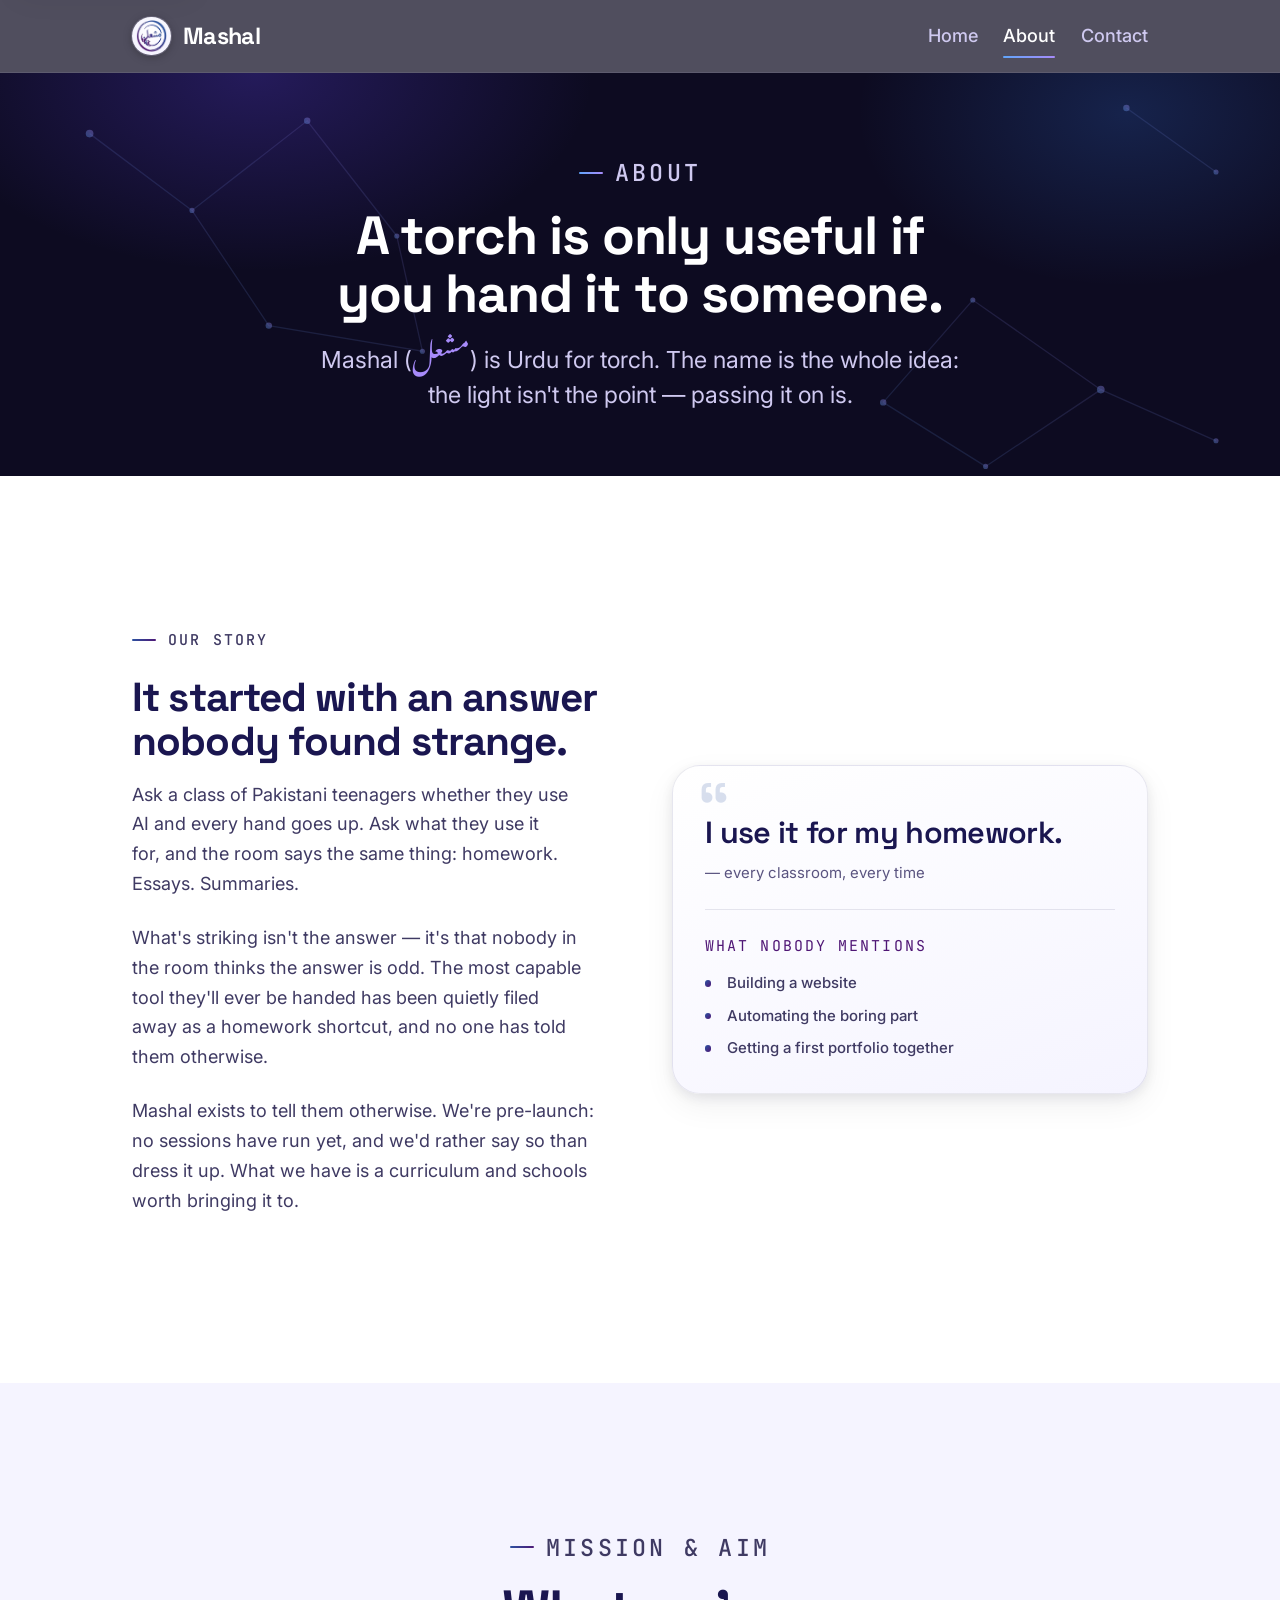
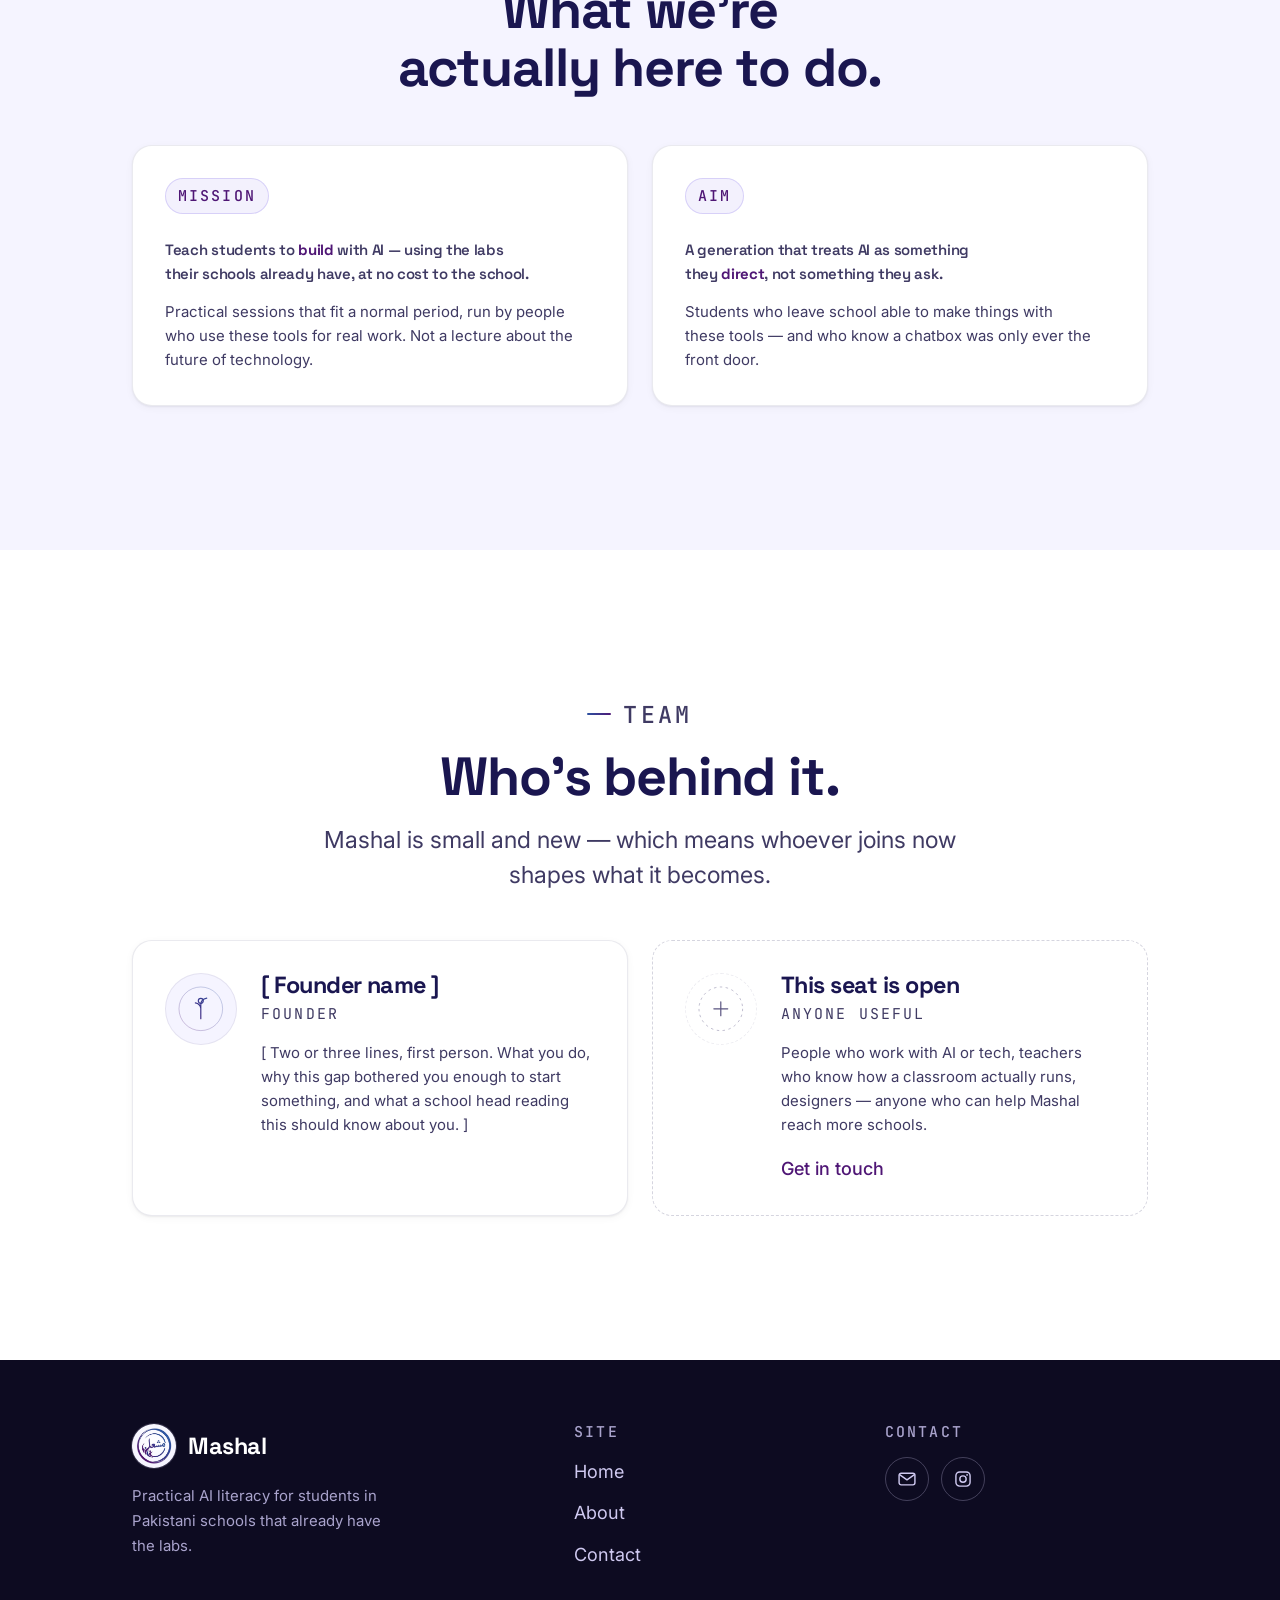
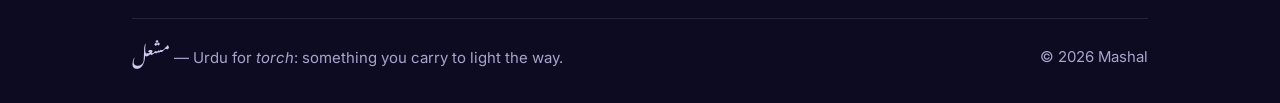
==== commit 9754491a: "Add constellation motif to dark heroes Faint node-and-line network (dots twinkling slowly, out of ph" ====
--- a/about.html
+++ b/about.html
@@ -49,6 +49,36 @@
 
   <!-- ===================== PAGE HERO ===================== -->
   <section class="page-hero on-dark">
+    <svg class="constellation constellation--soft" viewBox="0 0 1000 400" preserveAspectRatio="xMidYMid slice" aria-hidden="true" focusable="false">
+      <defs>
+        <linearGradient id="const-grad" x1="0" y1="1" x2="1" y2="0">
+          <stop offset="0%" stop-color="#60A5FA"/>
+          <stop offset="100%" stop-color="#A78BFA"/>
+        </linearGradient>
+      </defs>
+      <g class="constellation__lines" stroke="url(#const-grad)">
+        <path d="M70 90 150 150 240 80 310 170"/>
+        <path d="M150 150 210 240 330 260 310 170"/>
+        <path d="M690 300 770 350 860 290 760 220 690 300"/>
+        <path d="M860 290 950 330"/>
+        <path d="M880 70 950 120"/>
+      </g>
+      <g class="constellation__dots" fill="url(#const-grad)">
+        <circle class="tw tw--1" cx="70" cy="90" r="3"/>
+        <circle cx="150" cy="150" r="2"/>
+        <circle class="tw tw--2" cx="240" cy="80" r="2.5"/>
+        <circle cx="310" cy="170" r="2"/>
+        <circle class="tw tw--3" cx="210" cy="240" r="2.5"/>
+        <circle cx="330" cy="260" r="2"/>
+        <circle class="tw tw--1" cx="690" cy="300" r="2.5"/>
+        <circle cx="770" cy="350" r="2"/>
+        <circle class="tw tw--2" cx="860" cy="290" r="3"/>
+        <circle cx="760" cy="220" r="2"/>
+        <circle cx="950" cy="330" r="2"/>
+        <circle class="tw tw--3" cx="880" cy="70" r="2.5"/>
+        <circle class="tw tw--1" cx="950" cy="120" r="2"/>
+      </g>
+    </svg>
     <div class="container">
       <p class="eyebrow reveal">About</p>
       <h1 class="reveal d1">A torch is only useful if you hand it to someone.</h1>
--- a/css/main.css
+++ b/css/main.css
@@ -522,6 +522,38 @@
 }
 
 /* ==========================================================================
+   Constellation — faint node-and-line network on the dark heroes.
+   Decorative only (aria-hidden): reads as "AI", and as the brand's own story
+   of points of light in the dark. Kept at whisper opacity so text contrast
+   on the dark backgrounds is untouched.
+   ========================================================================== */
+.constellation {
+  position: absolute;
+  inset: 0;
+  width: 100%;
+  height: 100%;
+  z-index: -1;               /* above the glow (later in DOM), below content */
+  pointer-events: none;
+}
+.constellation__lines path {
+  fill: none;
+  stroke-width: 1;
+  opacity: 0.22;
+}
+.constellation__dots circle { opacity: 0.55; }
+/* Page heroes are shorter and text-centred — go even quieter there. */
+.constellation--soft { opacity: 0.65; }
+
+/* A few dots breathe slowly, out of phase — alive, not busy. */
+.tw { animation: twinkle 4.2s var(--ease-in-out) infinite alternate; }
+.tw--2 { animation-duration: 5.4s; animation-delay: 0.9s; }
+.tw--3 { animation-duration: 6.2s; animation-delay: 1.7s; }
+@keyframes twinkle {
+  from { opacity: 0.2; }
+  to   { opacity: 0.9; }
+}
+
+/* ==========================================================================
    Motion
    ========================================================================== */
 
@@ -566,4 +598,5 @@
   .btn:hover, .card:hover, .nav__brand:hover .logo-disc, .footer__list a:hover,
   .footer__social-btn:hover { transform: none; }
   .card:hover .card__icon { transform: none; }
-}
+  .tw { animation: none; opacity: 0.55; }
+}
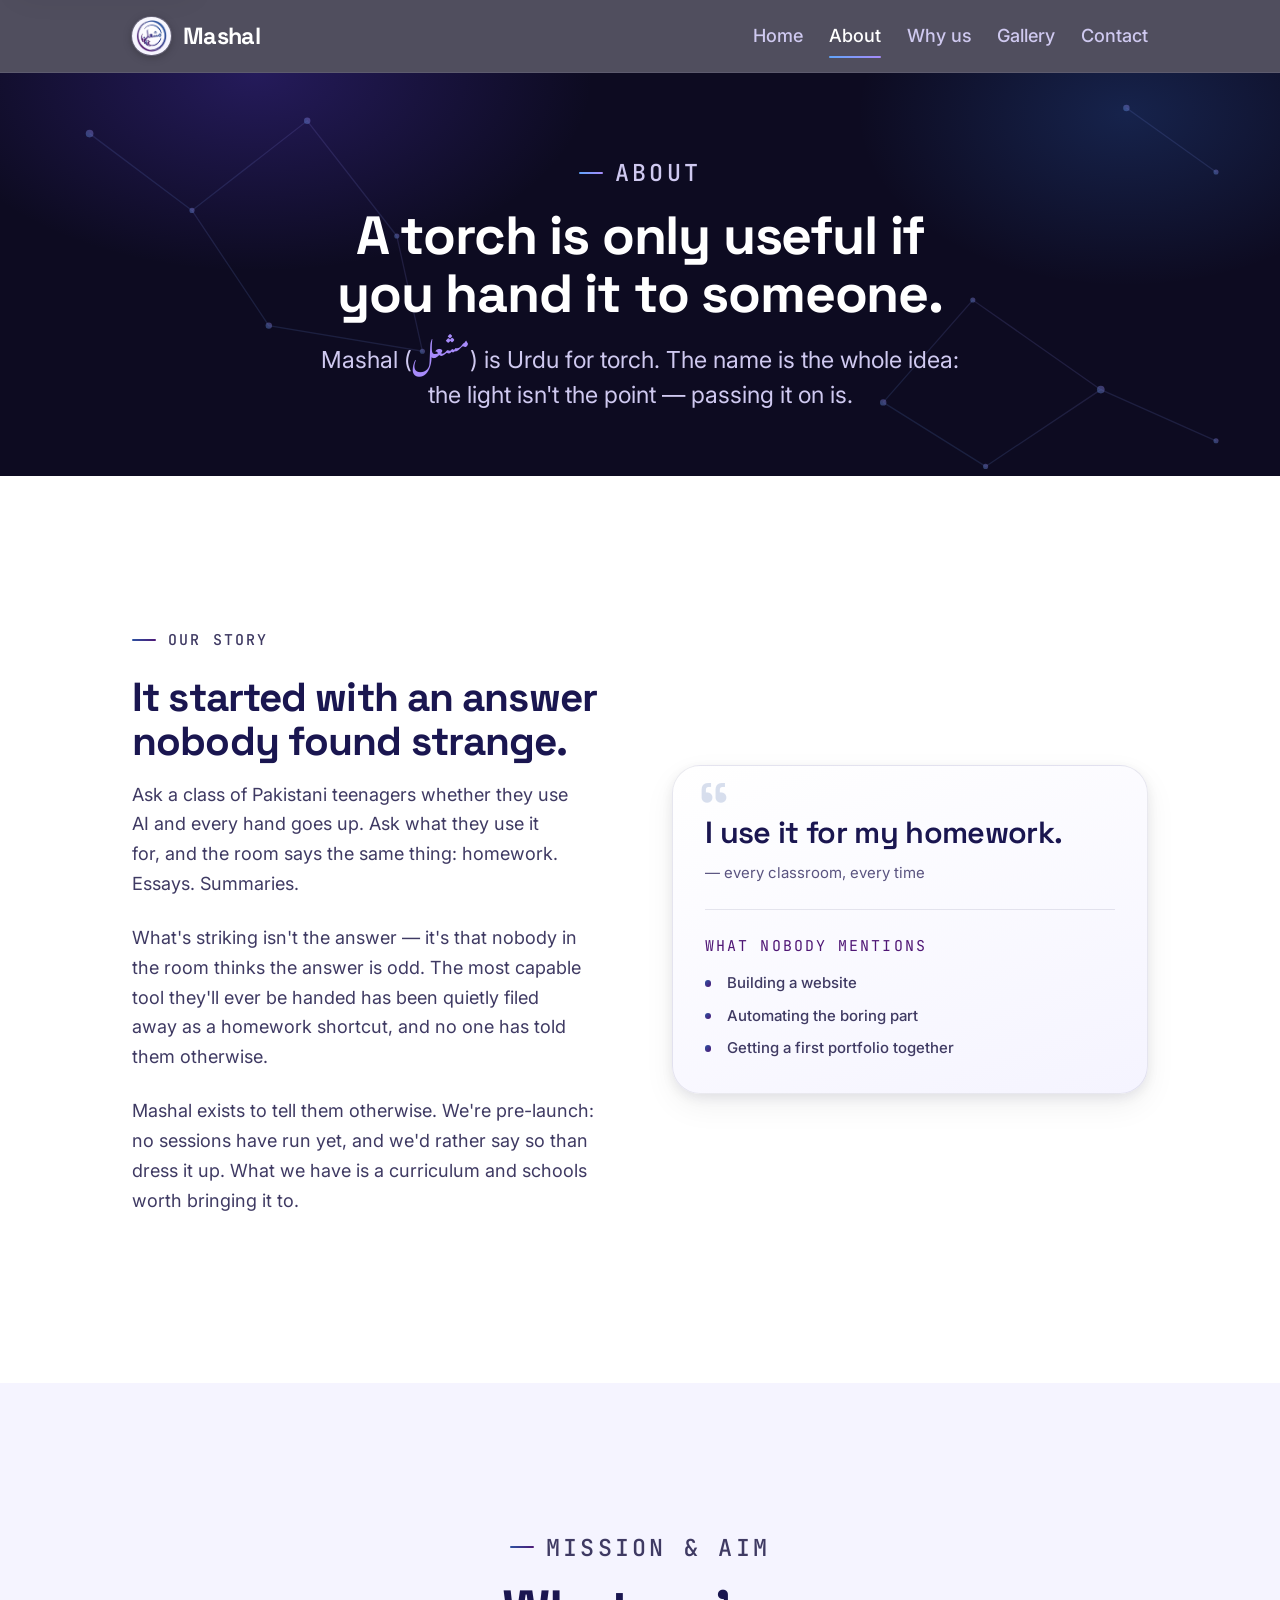
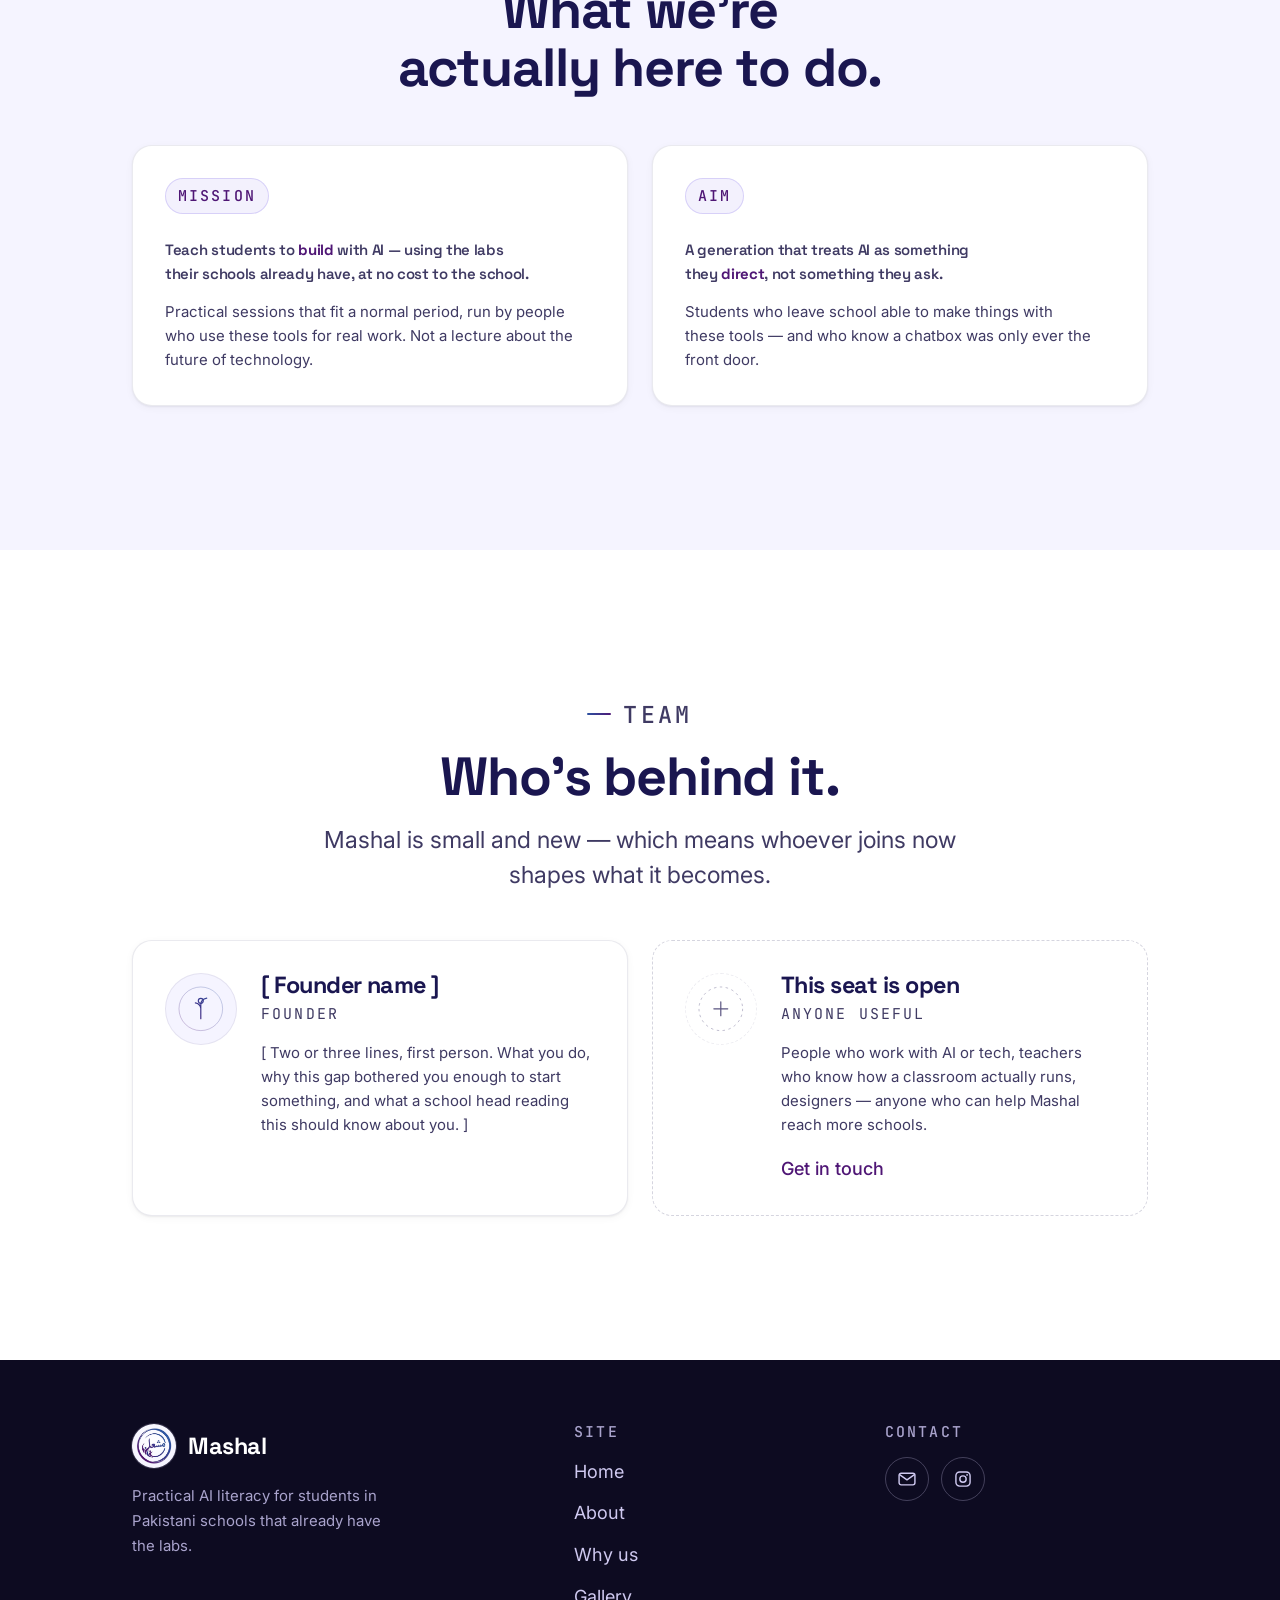
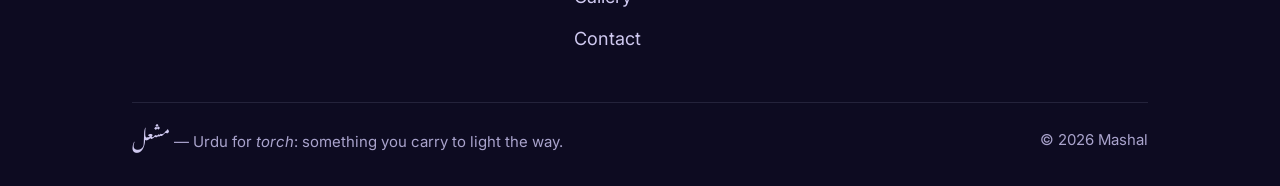
==== commit bd250c17: "Hero builder animation; Why us and Gallery pages - Hero: ring/disc/pills replaced by the builder — a" ====
--- a/about.html
+++ b/about.html
@@ -40,6 +40,8 @@
     <nav class="nav__menu" id="nav-menu" aria-label="Main">
       <a class="nav__link" href="index.html">Home</a>
       <a class="nav__link" href="about.html" aria-current="page">About</a>
+      <a class="nav__link" href="why-us.html">Why us</a>
+      <a class="nav__link" href="gallery.html">Gallery</a>
       <a class="nav__link" href="contact.html">Contact</a>
     </nav>
   </div>
@@ -247,6 +249,8 @@
         <ul class="footer__list">
           <li><a href="index.html">Home</a></li>
           <li><a href="about.html">About</a></li>
+          <li><a href="why-us.html">Why us</a></li>
+          <li><a href="gallery.html">Gallery</a></li>
           <li><a href="contact.html">Contact</a></li>
         </ul>
       </nav>
--- a/css/main.css
+++ b/css/main.css
@@ -188,6 +188,15 @@
   padding-bottom: 2px;
 }
 .link:hover { background-size: 100% 1.5px; }
+
+/* Quiet closing line under a section's cards — a nudge, not a banner. */
+.section-close {
+  margin-top: var(--space-2xl);
+  text-align: center;
+  font-size: var(--step-0);
+  color: var(--text-body);
+}
+.section-close .link { margin-left: 0.35em; }
 
 /* ==========================================================================
    Cards — the workhorse. Detail lives in cards, not paragraphs.
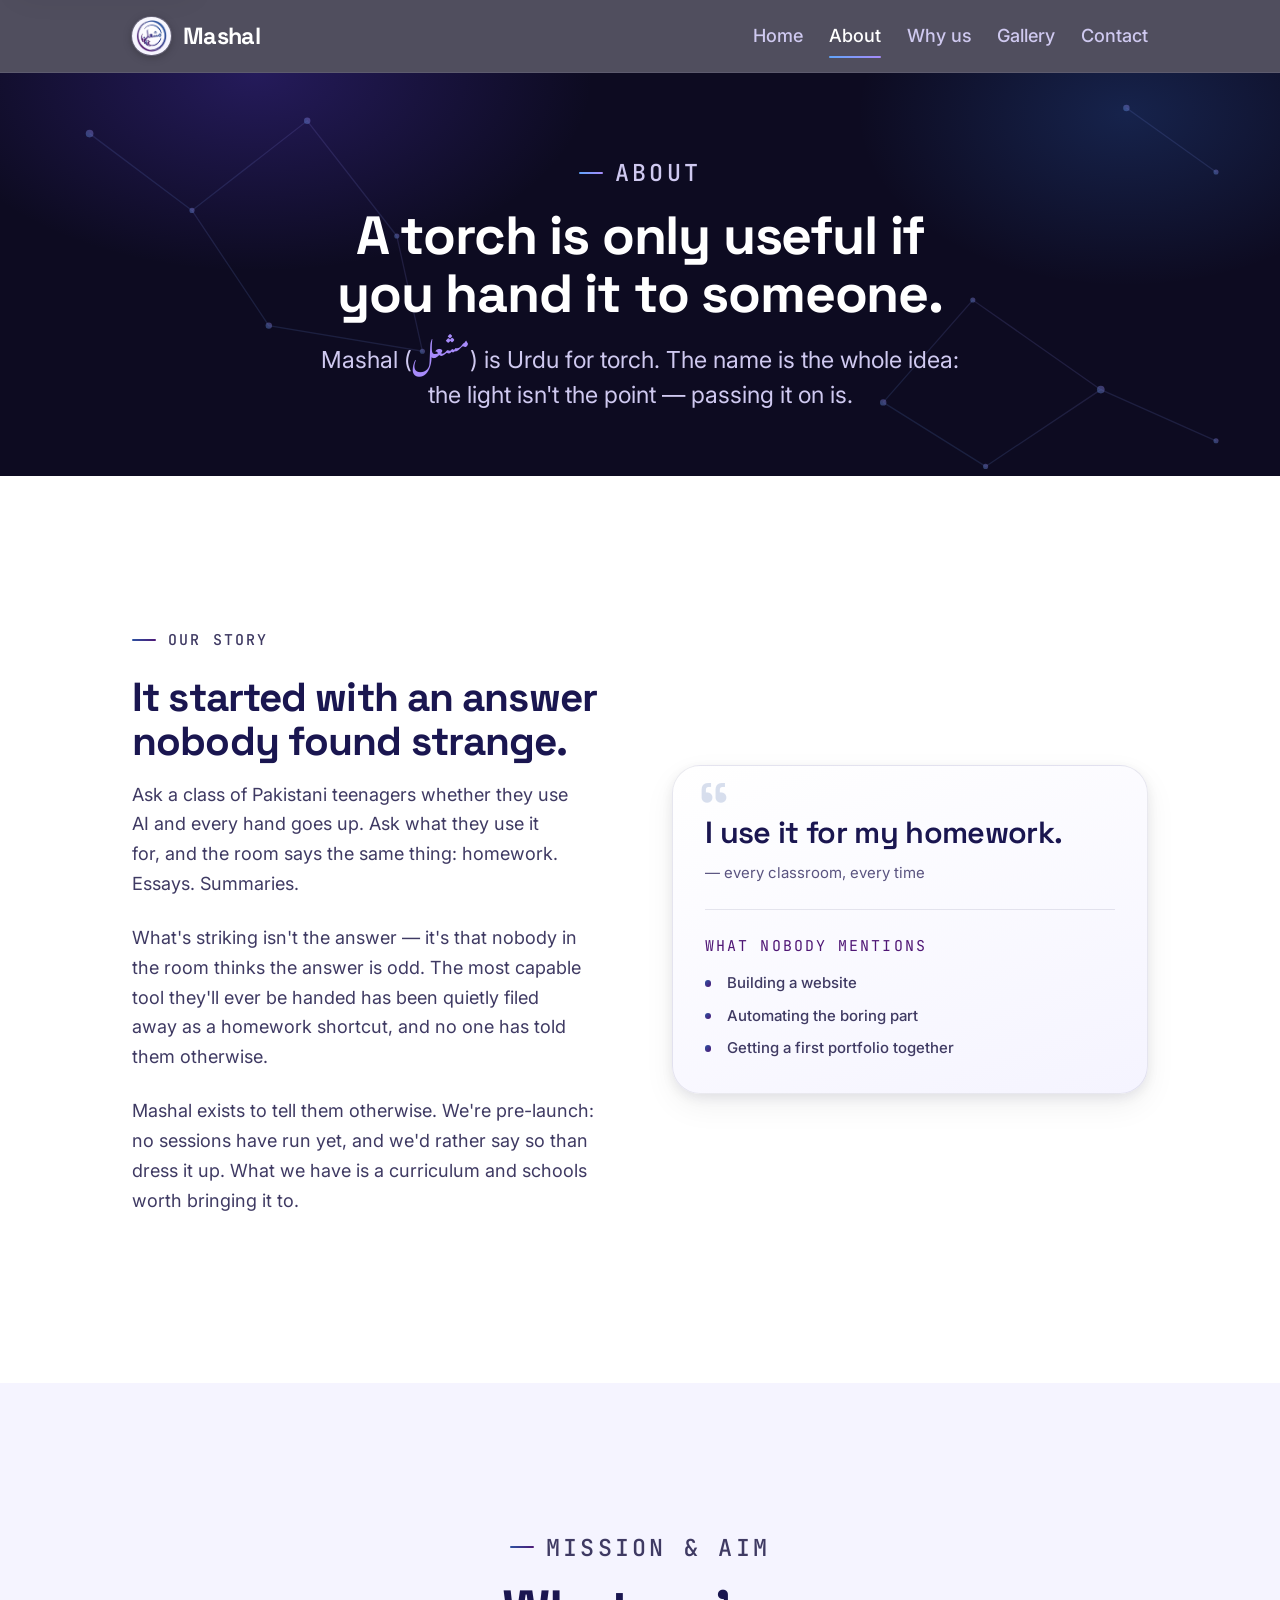
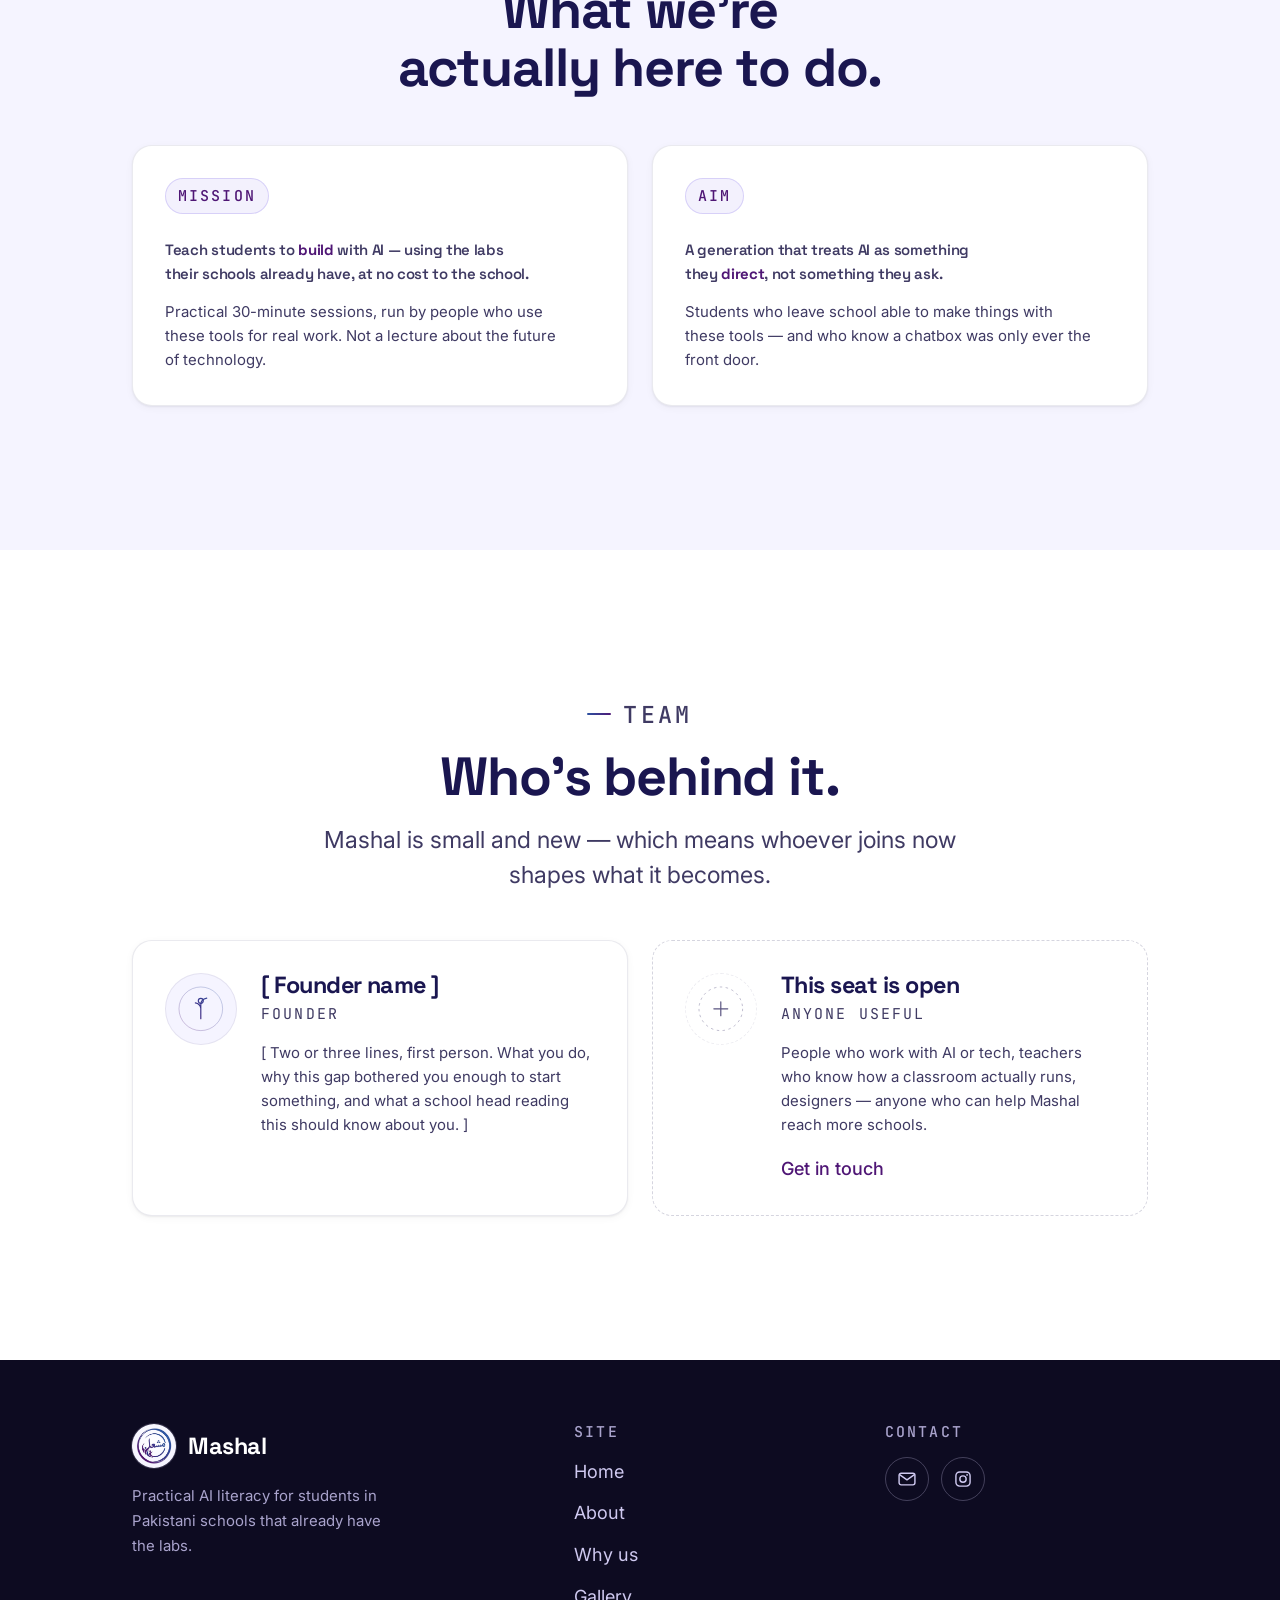
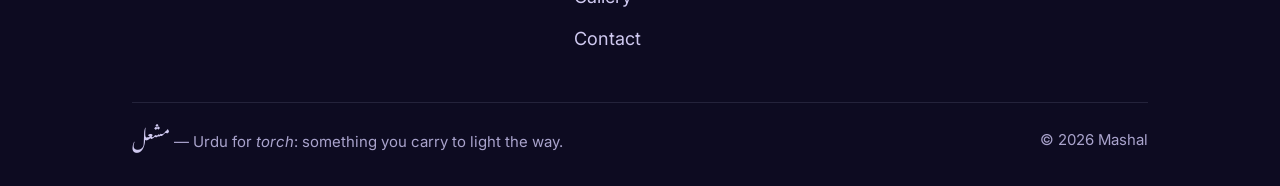
==== commit 04fbdf03: "Hero deck animation; lit path/rail on Why us; 8x30 programme structure - Hero: builder replaced by t" ====
--- a/about.html
+++ b/about.html
@@ -151,8 +151,8 @@
             schools already have, at no cost to the school.
           </p>
           <p class="mv__support">
-            Practical sessions that fit a normal period, run by people who use these
-            tools for real work. Not a lecture about the future of technology.
+            Practical 30-minute sessions, run by people who use these tools for real
+            work. Not a lecture about the future of technology.
           </p>
         </article>
 
--- a/css/main.css
+++ b/css/main.css
@@ -531,6 +531,179 @@
 }
 
 /* ==========================================================================
+   The lit path — stations on one gradient line that draws itself in.
+   Shared component: home's programme tracks and why-us's student benefits.
+   Desktop: horizontal line through the middle row of a 3-column grid; text
+   alternates above (s1, s3) and below (s2). Mobile: the line turns vertical
+   down the left edge and stations hang off it.
+   ========================================================================== */
+.path {
+  display: grid;
+  grid-template-columns: repeat(3, 1fr);
+  grid-template-rows: auto 7.5rem auto;
+  /* No column gap: the SVG spans the full row, so station markers only land
+     exactly on the curve's 1/6, 3/6, 5/6 crossings when each column is exactly
+     one third of the width. Text spacing comes from the blocks' own padding. */
+  column-gap: 0;
+  margin-top: var(--space-2xl);
+}
+.path__line {
+  grid-area: 2 / 1 / 3 / 4;
+  width: 100%;
+  height: 100%;
+  overflow: visible;
+}
+.path__track { fill: none; stroke: rgba(26, 22, 80, 0.10); stroke-width: 2; }
+.path__stroke {
+  fill: none;
+  stroke-width: 2.5;
+  stroke-linecap: round;
+  filter: drop-shadow(0 1px 5px rgba(91, 63, 224, 0.35));
+}
+.path__marker {
+  display: grid;
+  place-items: center;
+  align-self: center;
+  justify-self: center;
+  width: 4.25rem;
+  height: 4.25rem;
+  border-radius: 50%;
+  background: var(--surface);
+  border: 1px solid rgba(91, 63, 224, 0.22);
+  box-shadow: 0 6px 18px rgba(26, 22, 80, 0.14), 0 0 0 6px rgba(245, 244, 255, 0.9);
+  z-index: 1;
+}
+.path__marker img { width: 55%; height: 55%; }
+.path__marker--s1 { grid-area: 2 / 1; }
+.path__marker--s2 { grid-area: 2 / 2; }
+.path__marker--s3 { grid-area: 2 / 3; }
+
+.path__text {
+  text-align: center;
+  max-width: 30ch;
+  justify-self: center;
+  padding-inline: var(--space-md);
+}
+.path__text h3 { font-size: var(--step-1); margin-bottom: var(--space-xs); }
+.path__text p { color: var(--text-body); font-size: var(--step--1); line-height: 1.6; }
+.path__text--s1 { grid-area: 1 / 1; align-self: end; padding-bottom: var(--space-xs); }
+.path__text--s2 { grid-area: 3 / 2; align-self: start; padding-top: var(--space-xs); }
+.path__text--s3 { grid-area: 1 / 3; align-self: end; padding-bottom: var(--space-xs); }
+
+/* Draw-in choreography (only when JS will add .is-visible). */
+.js .path .path__stroke { stroke-dasharray: 1; stroke-dashoffset: 1; }
+.js .path.is-visible .path__stroke {
+  animation: path-draw 1.8s var(--ease-in-out) 0.2s forwards;
+}
+@keyframes path-draw { from { stroke-dashoffset: 1; } to { stroke-dashoffset: 0; } }
+
+.js .path .path__marker { opacity: 0; transform: scale(0.4); }
+.js .path.is-visible .path__marker { animation: station-pop 0.55s var(--ease-out) forwards; }
+.js .path.is-visible .path__marker--s1 { animation-delay: 0.45s; }
+.js .path.is-visible .path__marker--s2 { animation-delay: 0.95s; }
+.js .path.is-visible .path__marker--s3 { animation-delay: 1.45s; }
+@keyframes station-pop {
+  from { opacity: 0; transform: scale(0.4); }
+  60%  { transform: scale(1.08); }
+  to   { opacity: 1; transform: scale(1); }
+}
+
+.js .path .path__text { opacity: 0; transform: translateY(0.6rem); }
+.js .path.is-visible .path__text { animation: text-in 0.6s var(--ease-out) forwards; }
+.js .path.is-visible .path__text--s1 { animation-delay: 0.6s; }
+.js .path.is-visible .path__text--s2 { animation-delay: 1.1s; }
+.js .path.is-visible .path__text--s3 { animation-delay: 1.6s; }
+@keyframes text-in {
+  from { opacity: 0; transform: translateY(0.6rem); }
+  to   { opacity: 1; transform: none; }
+}
+
+@media (max-width: 47.99em) {
+  .path {
+    position: relative;
+    grid-template-columns: 3.5rem 1fr;
+    grid-template-rows: none;
+    grid-auto-rows: auto;
+    column-gap: var(--space-md);
+    row-gap: var(--space-xl);
+  }
+  .path__line { display: none; }
+  .path::before {
+    content: "";
+    position: absolute;
+    left: calc(1.75rem - 1px);
+    top: 1.25rem;
+    bottom: 1.25rem;
+    width: 2px;
+    border-radius: 2px;
+    background: linear-gradient(180deg, var(--brand-blue), var(--brand-purple));
+  }
+  .path__marker { width: 3.5rem; height: 3.5rem; align-self: start; }
+  .path__marker--s1 { grid-area: 1 / 1; }
+  .path__text--s1   { grid-area: 1 / 2; }
+  .path__marker--s2 { grid-area: 2 / 1; }
+  .path__text--s2   { grid-area: 2 / 2; }
+  .path__marker--s3 { grid-area: 3 / 1; }
+  .path__text--s3   { grid-area: 3 / 2; }
+  .path__text {
+    text-align: left;
+    justify-self: start;
+    align-self: center;
+    max-width: none;
+    padding: 0;
+  }
+}
+
+/* ==========================================================================
+   The lit rail — the path's vertical sibling, at every viewport width.
+   A gradient line runs down the left; stations hang off it. Used where a
+   top-to-bottom read suits the content (why-us's "what it asks of you").
+   ========================================================================== */
+.rail {
+  position: relative;
+  display: grid;
+  grid-template-columns: 4.25rem 1fr;
+  column-gap: var(--space-lg);
+  row-gap: var(--space-2xl);
+  max-width: 44rem;
+  margin-inline: auto;
+  margin-top: var(--space-2xl);
+}
+.rail::before {
+  content: "";
+  position: absolute;
+  left: calc(2.125rem - 1px);
+  top: 1.5rem;
+  bottom: 1.5rem;
+  width: 2px;
+  border-radius: 2px;
+  background: linear-gradient(180deg, var(--brand-blue), var(--brand-purple));
+  opacity: 0.85;
+}
+.rail__marker {
+  display: grid;
+  place-items: center;
+  width: 4.25rem;
+  height: 4.25rem;
+  border-radius: 50%;
+  background: var(--surface);
+  border: 1px solid rgba(91, 63, 224, 0.22);
+  box-shadow: 0 6px 18px rgba(26, 22, 80, 0.14), 0 0 0 6px rgba(245, 244, 255, 0.9);
+  z-index: 1;
+  align-self: start;
+}
+.rail__marker img { width: 55%; height: 55%; }
+.rail__text { align-self: center; min-width: 0; }
+.rail__text h3 { font-size: var(--step-1); margin-bottom: var(--space-xs); }
+.rail__text p { color: var(--text-body); font-size: var(--step--1); line-height: 1.6; max-width: 52ch; }
+
+@media (max-width: 35.99em) {
+  .rail { grid-template-columns: 3.5rem 1fr; column-gap: var(--space-md); }
+  .rail::before { left: calc(1.75rem - 1px); }
+  .rail__marker { width: 3.5rem; height: 3.5rem; }
+}
+
+/* ==========================================================================
    Constellation — faint node-and-line network on the dark heroes.
    Decorative only (aria-hidden): reads as "AI", and as the brand's own story
    of points of light in the dark. Kept at whisper opacity so text contrast
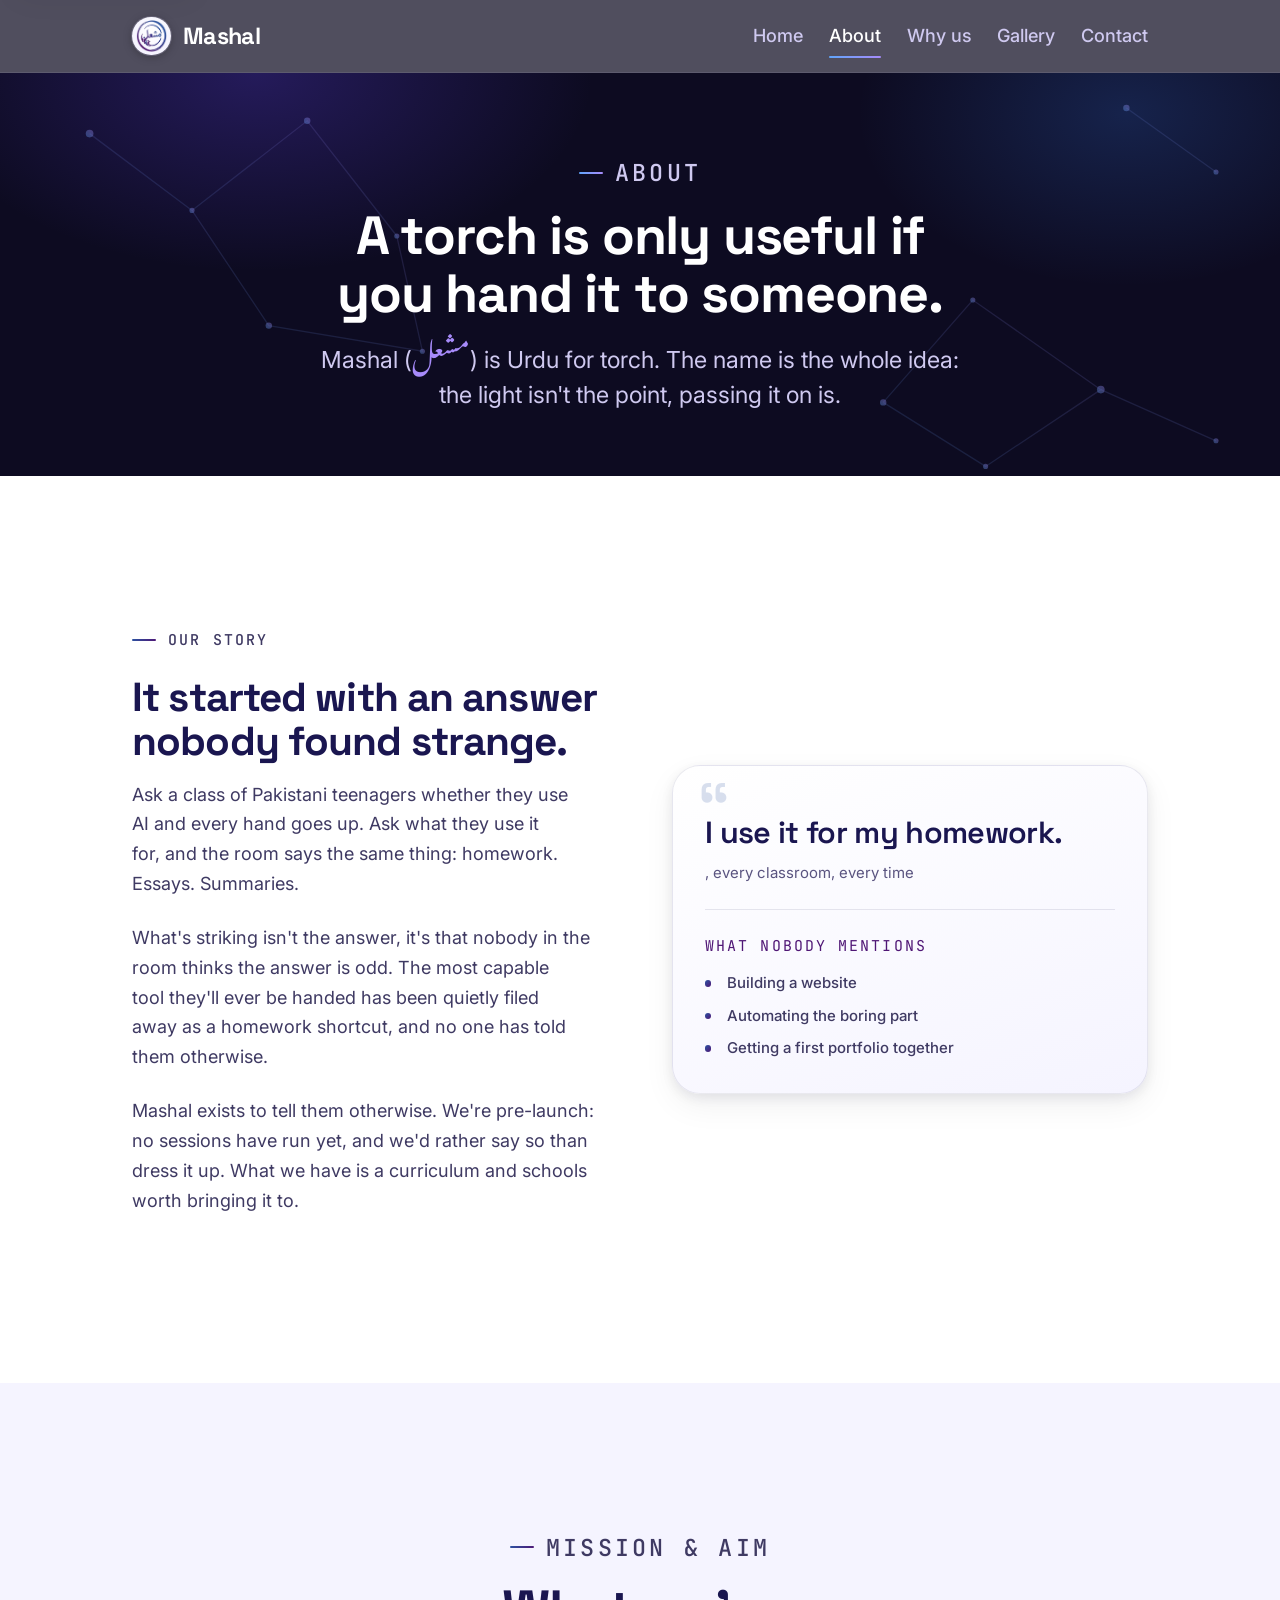
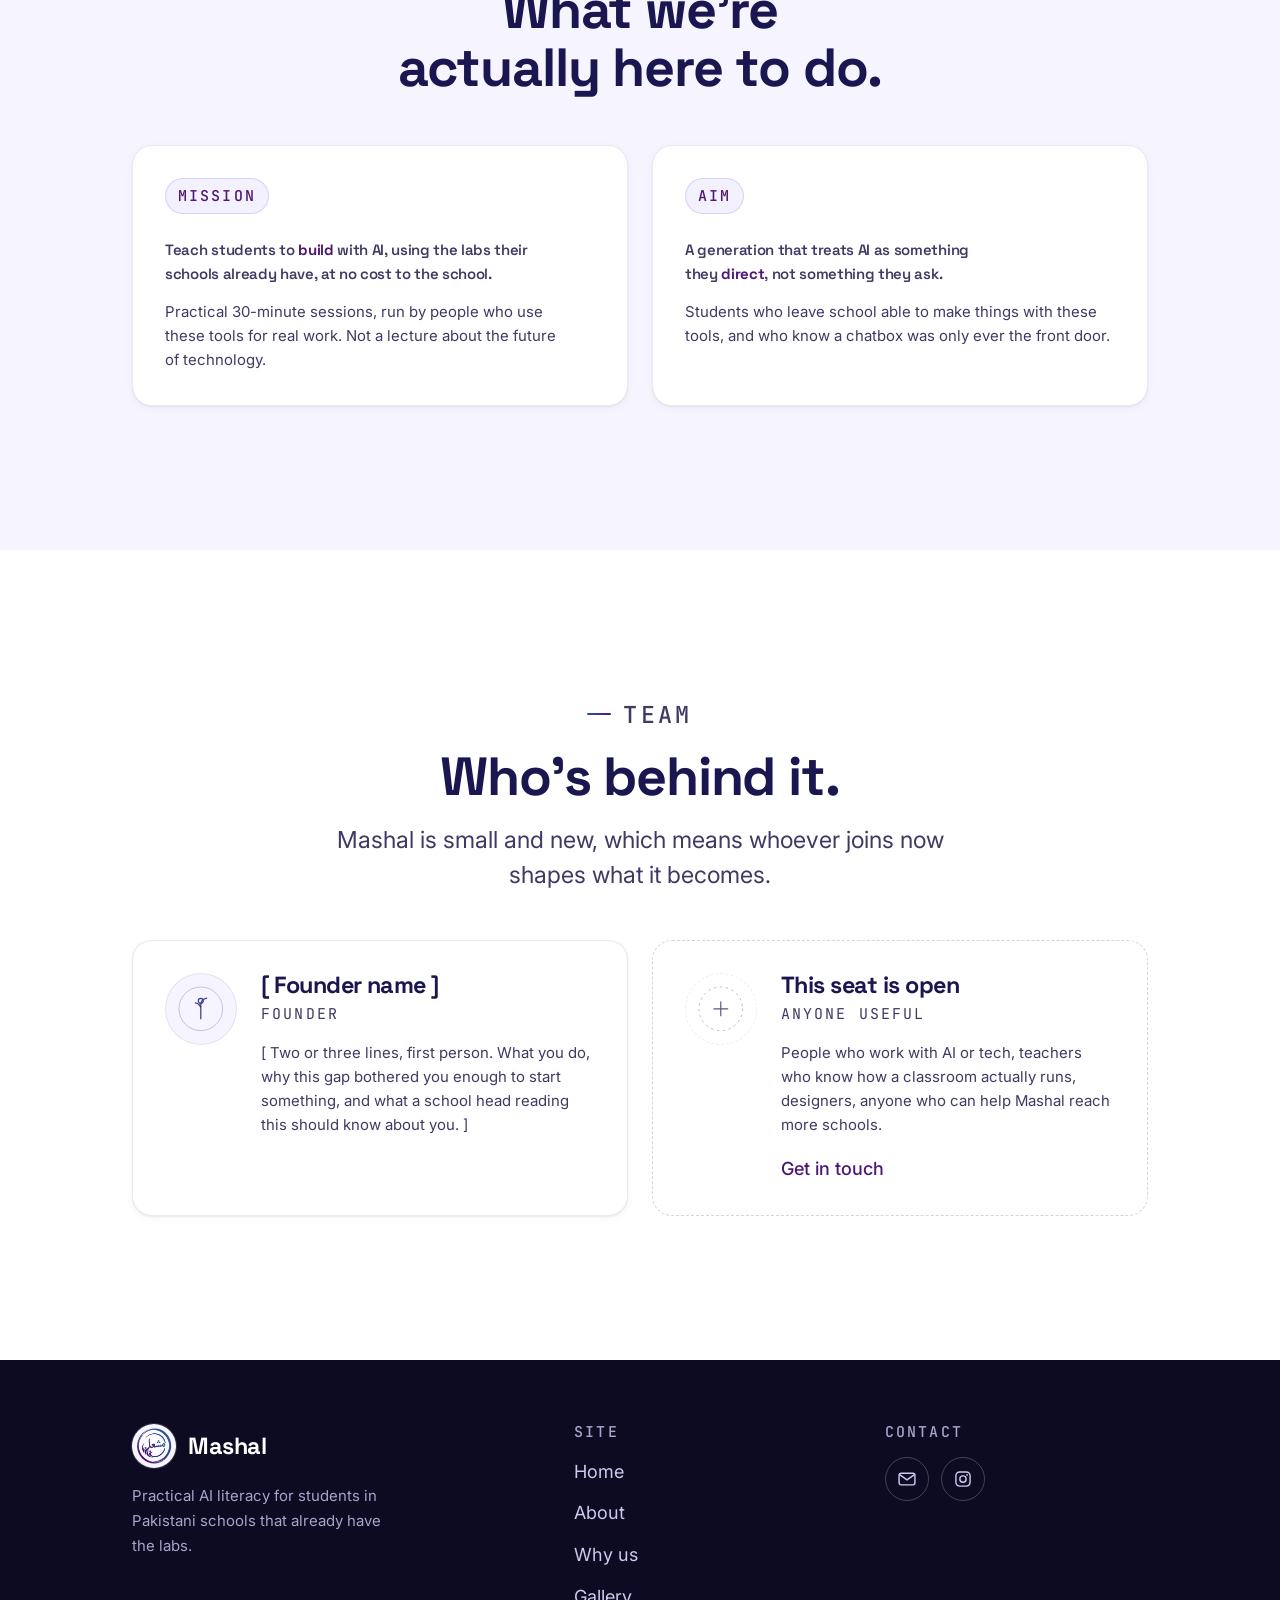
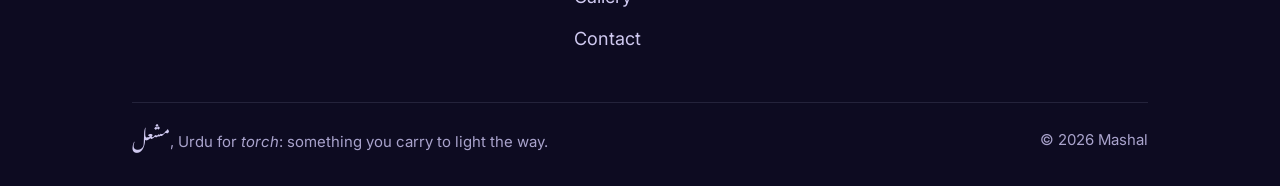
==== commit 9e98fef5: "Bigger hero deck with concrete card mockups; larger stats/curriculum text; remove em dashes - Hero d" ====
--- a/about.html
+++ b/about.html
@@ -3,10 +3,10 @@
 <head>
 <meta charset="utf-8">
 <meta name="viewport" content="width=device-width, initial-scale=1">
-<title>About — Mashal</title>
+<title>About | Mashal</title>
 <meta name="description" content="Why Mashal was started, what it's for, and who's behind it. Practical AI literacy for Pakistani schools.">
 <meta name="theme-color" content="#0D0B21">
-<meta property="og:title" content="About — Mashal">
+<meta property="og:title" content="About | Mashal">
 <meta property="og:description" content="Why Mashal was started, what it's for, and who's behind it.">
 <meta property="og:type" content="website">
 <meta property="og:image" content="assets/images/logo.png">
@@ -28,7 +28,7 @@
 
 <header class="nav on-dark" id="nav">
   <div class="container nav__inner">
-    <a class="nav__brand" href="index.html" aria-label="Mashal — home">
+    <a class="nav__brand" href="index.html" aria-label="Mashal home">
       <span class="logo-disc"><img src="assets/images/logo-transparent.png" alt="" width="120" height="120"></span>
       <span class="nav__wordmark">Mashal</span>
     </a>
@@ -86,7 +86,7 @@
       <h1 class="reveal d1">A torch is only useful if you hand it to someone.</h1>
       <p class="reveal d2">
         Mashal (<span class="urdu" lang="ur">مشعل</span>) is Urdu for torch. The name is the
-        whole idea: the light isn't the point — passing it on is.
+        whole idea: the light isn't the point, passing it on is.
       </p>
     </div>
   </section>
@@ -98,14 +98,14 @@
         <p class="eyebrow">Our story</p>
         <h2>It started with an answer nobody found strange.</h2>
         <!-- TODO(pre-launch): worth rewriting in the founder's own first-person
-             voice — a specific memory will land harder than a general one. -->
+             voice, a specific memory will land harder than a general one. -->
         <p>
           Ask a class of Pakistani teenagers whether they use AI and every hand
           goes up. Ask what they use it for, and the room says the same thing:
           homework. Essays. Summaries.
         </p>
         <p>
-          What's striking isn't the answer — it's that nobody in the room thinks
+          What's striking isn't the answer, it's that nobody in the room thinks
           the answer is odd. The most capable tool they'll ever be handed has been
           quietly filed away as a homework shortcut, and no one has told them
           otherwise.
@@ -121,7 +121,7 @@
         <div class="quote-card">
           <span class="quote-card__mark" aria-hidden="true">“</span>
           <p class="quote-card__text">I use it for my homework.</p>
-          <p class="quote-card__attr">— every classroom, every time</p>
+          <p class="quote-card__attr">,  every classroom, every time</p>
           <div class="quote-card__foot">
             <span class="quote-card__foot-label">What nobody mentions</span>
             <ul class="quote-card__list">
@@ -147,7 +147,7 @@
         <article class="mv card reveal">
           <span class="mv__tag">Mission</span>
           <p class="mv__statement">
-            Teach students to <strong>build</strong> with AI — using the labs their
+            Teach students to <strong>build</strong> with AI, using the labs their
             schools already have, at no cost to the school.
           </p>
           <p class="mv__support">
@@ -163,7 +163,7 @@
             not something they ask.
           </p>
           <p class="mv__support">
-            Students who leave school able to make things with these tools — and who
+            Students who leave school able to make things with these tools, and who
             know a chatbox was only ever the front door.
           </p>
         </article>
@@ -178,14 +178,14 @@
       <div class="section-head reveal">
         <p class="eyebrow">Team</p>
         <h2>Who's behind it.</h2>
-        <p>Mashal is small and new — which means whoever joins now shapes what it becomes.</p>
+        <p>Mashal is small and new, which means whoever joins now shapes what it becomes.</p>
       </div>
 
       <div class="grid grid--2 team">
         <!-- TODO(pre-launch): swap the monogram for a real photo
              (<img class="team__photo" src="assets/images/founder.jpg" alt="">) and
              fill in the name and bio. Left as an obvious placeholder rather than
-             invented — CONTEXT.md rules out fabricating team details. -->
+             invented, CONTEXT.md rules out fabricating team details. -->
         <article class="card team__card reveal">
           <span class="team__avatar" aria-hidden="true">
             <svg viewBox="0 0 96 96" fill="none">
@@ -223,7 +223,7 @@
             <p class="team__role">Anyone useful</p>
             <p>
               People who work with AI or tech, teachers who know how a classroom actually
-              runs, designers — anyone who can help Mashal reach more schools.
+              runs, designers, anyone who can help Mashal reach more schools.
             </p>
             <a class="link" href="contact.html">Get in touch</a>
           </div>
@@ -238,7 +238,7 @@
   <div class="container">
     <div class="footer__grid">
       <div>
-        <a class="footer__brand" href="index.html" aria-label="Mashal — home">
+        <a class="footer__brand" href="index.html" aria-label="Mashal home">
           <span class="logo-disc"><img src="assets/images/logo-transparent.png" alt="" width="120" height="120"></span>
           <span class="footer__wordmark">Mashal</span>
         </a>
@@ -256,7 +256,7 @@
       </nav>
       <div>
         <h2 class="footer__heading">Contact</h2>
-        <!-- Real contact links — keep in sync with index.html. -->
+        <!-- Real contact links, keep in sync with index.html. -->
         <div class="footer__social">
           <a class="footer__social-btn" href="https://mail.google.com/mail/?view=cm&fs=1&to=contact.mashal.ai@gmail.com" target="_blank" rel="noopener" aria-label="Email Mashal (opens Gmail compose)" title="contact.mashal.ai@gmail.com">
             <svg viewBox="0 0 24 24" fill="none" aria-hidden="true"><rect x="2.5" y="5" width="19" height="14" rx="2.5" stroke="currentColor" stroke-width="1.7"/><path d="M3.5 7l8.5 6 8.5-6" stroke="currentColor" stroke-width="1.7" stroke-linecap="round" stroke-linejoin="round"/></svg>
@@ -269,7 +269,7 @@
     </div>
     <div class="footer__bottom">
       <p class="footer__meaning">
-        <span class="urdu" lang="ur">مشعل</span> — Urdu for <em>torch</em>: something you carry to light the way.
+        <span class="urdu" lang="ur">مشعل</span>, Urdu for <em>torch</em>: something you carry to light the way.
       </p>
       <p>&copy; 2026 Mashal</p>
     </div>
--- a/css/main.css
+++ b/css/main.css
@@ -202,6 +202,7 @@
    Cards — the workhorse. Detail lives in cards, not paragraphs.
    ========================================================================== */
 .grid { display: grid; gap: var(--space-lg); }
+.grid--4 { grid-template-columns: repeat(4, 1fr); }
 .grid--3 { grid-template-columns: repeat(3, 1fr); }
 .grid--2 { grid-template-columns: repeat(2, 1fr); }
 
@@ -210,10 +211,10 @@
    home.css instead) kept three columns at 375px and pushed the page to 480px
    wide. Any page using .grid gets the responsive behaviour by definition. */
 @media (max-width: 61.99em) {
-  .grid--3 { grid-template-columns: repeat(2, 1fr); }
+  .grid--4, .grid--3 { grid-template-columns: repeat(2, 1fr); }
 }
 @media (max-width: 47.99em) {
-  .grid--3, .grid--2 { grid-template-columns: 1fr; }
+  .grid--4, .grid--3, .grid--2 { grid-template-columns: 1fr; }
 }
 
 .card {
